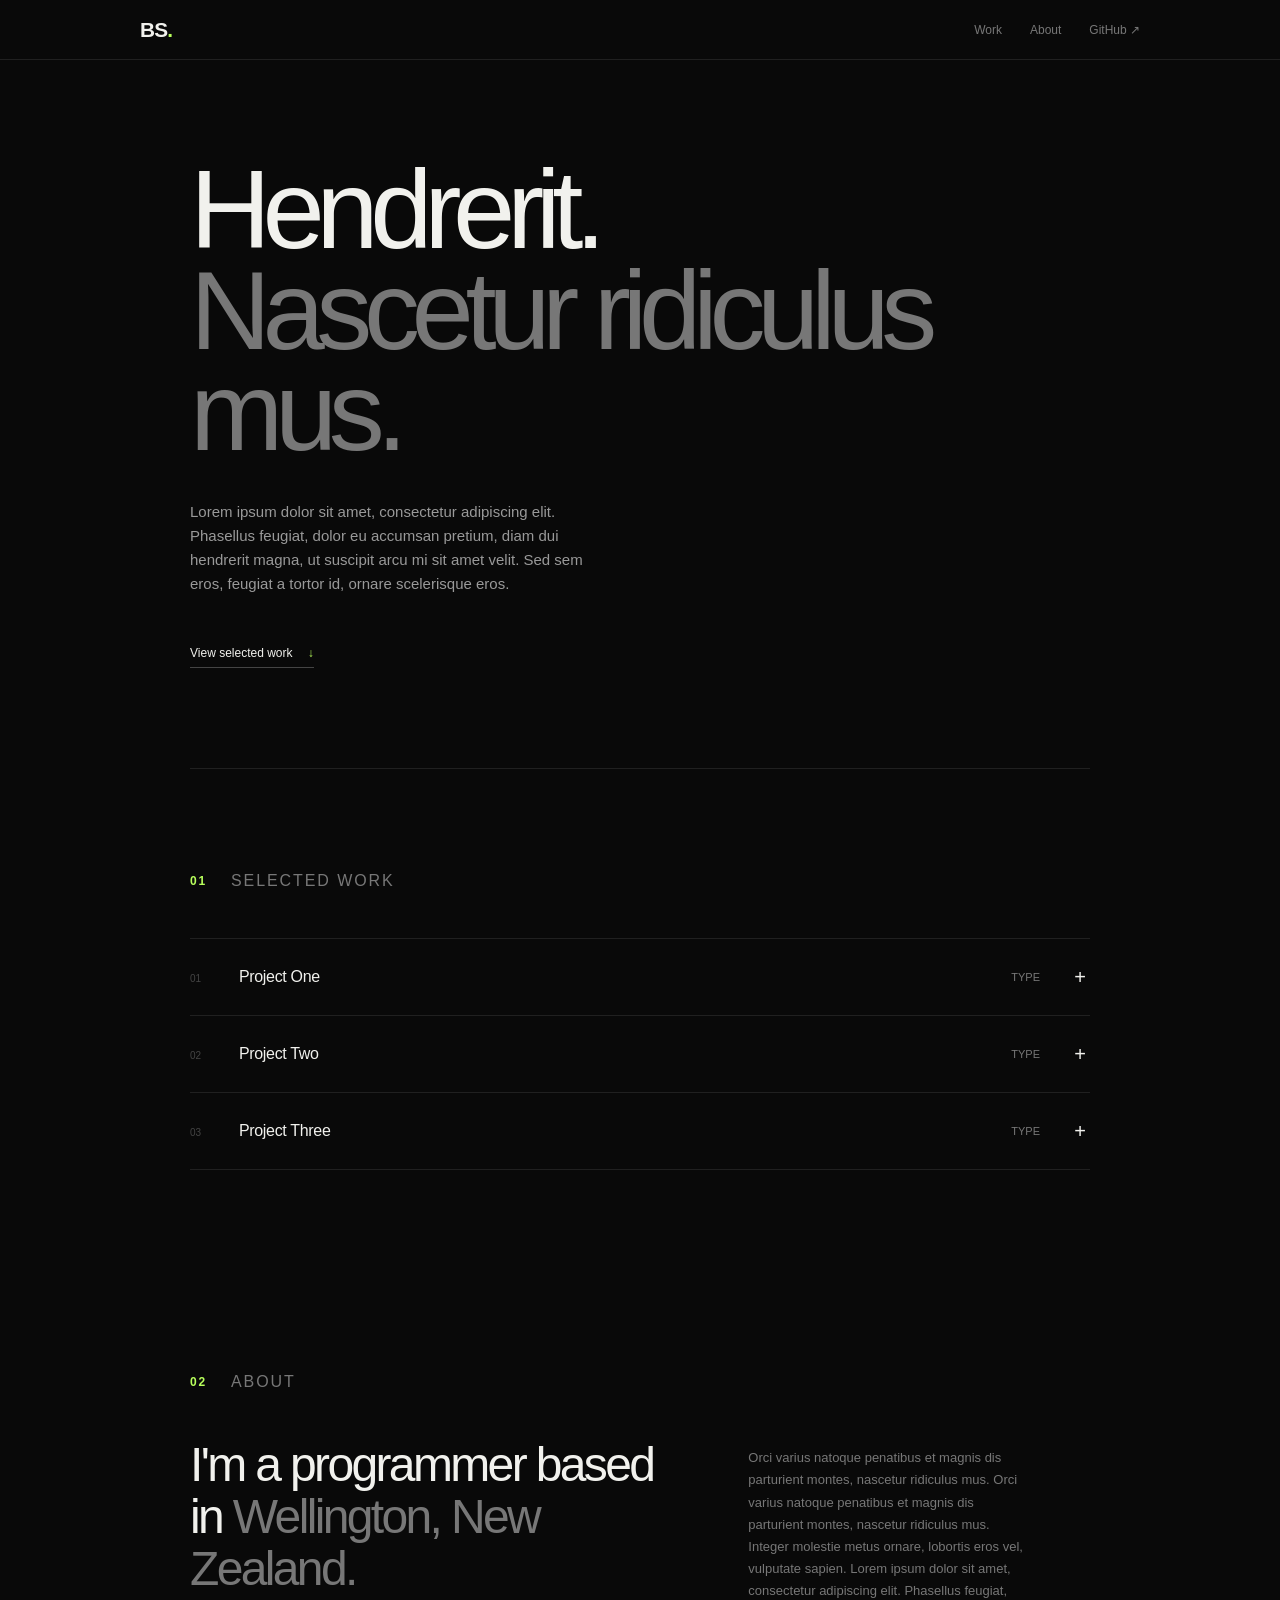
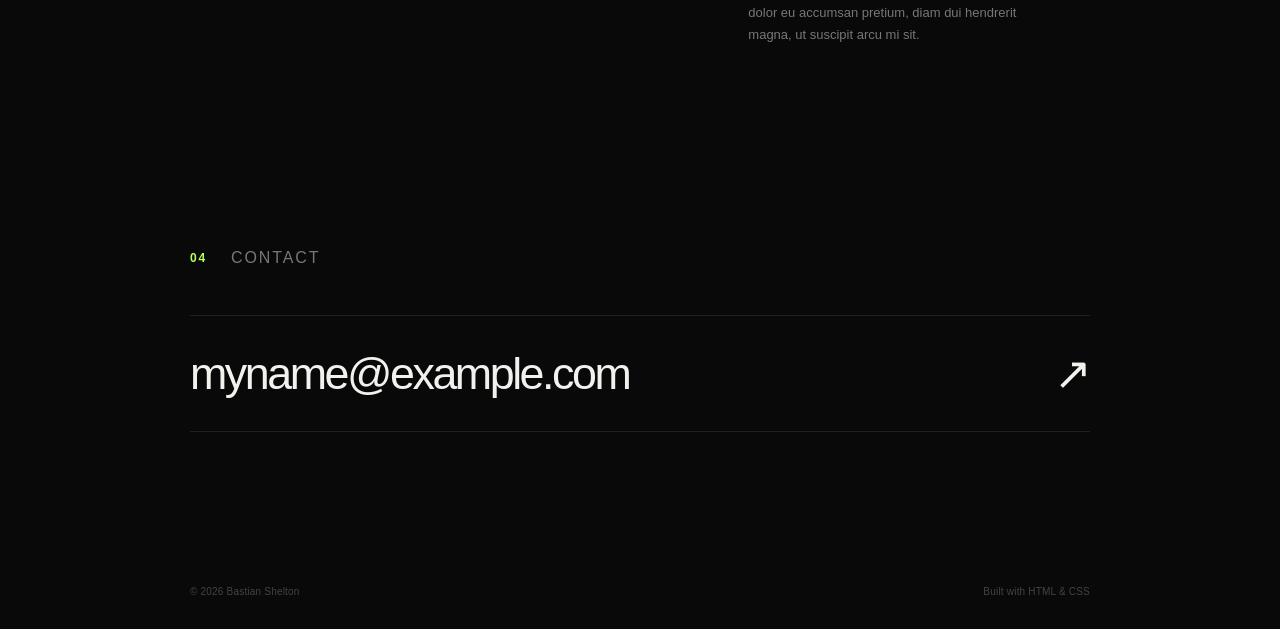
==== index.html @ ae3f41a1 "Moved from old repo" ====
<!DOCTYPE html>
<html lang="en">
  <head>
    <meta charset="UTF-8" />
    <meta name="viewport" content="width=device-width, initial-scale=1.0"/>
    <title>Home — Website</title>
    <link rel="stylesheet" href="./style.css" />
  </head>

  <body>
    <nav>
      <div class="nav-inner">
        <a href="#" class="logo">BS<span>.</span></a>

        <div class="nav-links">
          <a href="#work">Work</a>
          <a href="#about">About</a>
          <a
            href="https://github.com/v2fingers"
            target="_blank"
            rel="noopener noreferrer"
          >
            GitHub ↗
          </a>
        </div>
      </div>
    </nav>

    <div class="container">
      <!-- HERO -->
      <main class="hero">
        <h1>
          Hendrerit.
          <span>Nascetur ridiculus mus.</span>
        </h1>

        <p class="hero-text">
          Lorem ipsum dolor sit amet, consectetur adipiscing elit. Phasellus feugiat,
          dolor eu accumsan pretium, diam dui hendrerit magna, ut suscipit arcu mi sit
          amet velit. Sed sem eros, feugiat a tortor id, ornare scelerisque eros.
        </p>

        <a href="#work" class="hero-link">
          View selected work <span>↓</span>
        </a>
      </main>

      <!-- WORK -->
      <section id="work">
        <div class="section-heading">
          <span class="label">01</span>
          <span class="section-title">Selected work</span>
        </div>

        <div class="work">
          <details class="project">
            <summary>
              <div>
                <span class="project-number">01</span>
                <span class="project-name">Project One</span>
              </div>

              <div class="project-meta">
                <span>TYPE</span>
                <span class="plus">+</span>
              </div>
            </summary>

            <div class="project-content">
              <div class="project-description">
                <p>
                  Orci varius natoque penatibus et magnis dis parturient montes,
                  nascetur ridiculus mus. Orci varius natoque penatibus et magnis dis parturient montes,
                  nascetur ridiculus mus. Integer molestie metus ornare, lobortis eros vel, vulputate sapien.
                </p>

                <div class="project-tags">
                  <span>LANG</span>
                  <span>LANG</span>
                  <span>LANG</span>
                </div>
              </div>

              <div class="project-year">2026</div>
            </div>
          </details>

          <details class="project">
            <summary>
              <div>
                <span class="project-number">02</span>
                <span class="project-name">Project Two</span>
              </div>

              <div class="project-meta">
                <span>TYPE</span>
                <span class="plus">+</span>
              </div>
            </summary>

            <div class="project-content">
              <div class="project-description">
                <p>
                  Quisque ut euismod nulla. Maecenas imperdiet, justo commodo
                  bibendum pellentesque. Quisque congue sit amet urna sit amet interdum.
                  Morbi nisl elit, bibendum sit amet malesuada sit amet, finibus in tellus.
                </p>

                <div class="project-tags">
                  <span>LANG</span>
                  <span>LANG</span>
                  <span>LANG</span>
                </div>
              </div>

              <div class="project-year">2026</div>
            </div>
          </details>

          <details class="project">
            <summary>
              <div>
                <span class="project-number">03</span>
                <span class="project-name">Project Three</span>
              </div>

              <div class="project-meta">
                <span>TYPE</span>
                <span class="plus">+</span>
              </div>
            </summary>

            <div class="project-content">
              <div class="project-description">
                <p>
                  Morbi nisl elit, bibendum sit amet malesuada sit amet, finibus in tellus.
                  Vestibulum ante ipsum primis in faucibus orci luctus et ultrices posuere cubilia curae;
                  Nunc mollis sit amet lorem quis ornare.
                </p>

                <div class="project-tags">
                  <span>LANG</span>
                  <span>LANG</span>
                  <span>LANG</span>
                </div>
              </div>

              <div class="project-year">2025</div>
            </div>
          </details>
        </div>
      </section>

      <!-- ABOUT -->
      <section id="about">
        <div class="section-heading">
          <span class="label">02</span>
          <span class="section-title">About</span>
        </div>

        <div class="about-grid">
          <p class="about">
            I'm a programmer based in
            <span>Wellington, New Zealand.</span>
          </p>

          <p class="about-secondary">
            Orci varius natoque penatibus et magnis dis parturient montes, nascetur ridiculus mus. Orci
            varius natoque penatibus et magnis dis parturient montes, nascetur ridiculus mus.
            Integer molestie metus ornare, lobortis eros vel, vulputate sapien. Lorem ipsum dolor sit amet,
						consectetur adipiscing elit. Phasellus feugiat, dolor eu accumsan pretium, diam
						dui hendrerit magna, ut suscipit arcu mi sit.
          </p>
        </div>
      </section>

      <!-- GITHUB -->
      <section class="contact-section">
        <div class="section-heading">
          <span class="label">04</span>
          <span class="section-title">Contact</span>
        </div>

        <a href="myname@example.com" target="_blank" rel="noopener noreferrer" class="email-link">
          <span>myname@example.com</span>
          <span>↗</span>
        </a>
      </section>

      <!-- FOOTER -->
      <footer>
        <span>© 2026 Bastian Shelton</span>
        <span>Built with HTML &amp; CSS</span>
      </footer>
    </div>
  </body>
</html>
---- style.css ----
*{
  box-sizing: border-box;
  margin: 0;
  padding: 0;
}

:root {
  --bg: #090909;
  --surface: #101010;
  --surface-hover: #141414;
  --text: #f1f1ed;
  --muted: #777;
  --subtle: #444;
  --line: #202020;
  --accent: #b8ff5c;
}

html {
  scroll-behavior: smooth;
  font-size: clamp(1rem, 0.833vw, 2rem);
}

body {
  min-height: 100vh;
  overflow-x: hidden;
  background: var(--bg);
  color: var(--text);
  font: 0.875rem/1.5 Arial, Helvetica, sans-serif;
  -webkit-font-smoothing: antialiased;
}

a {
  color: inherit;
  text-decoration: none;
}

::selection {
  background: var(--accent);
  color: #090909;
}

/* Navigation */

nav {
  height: 3.75rem;
  border-bottom: 0.0625rem solid var(--line);
  position: relative;
  z-index: 2;
}

.nav-inner {
  width: 100%;
  max-width: 67.5rem;
  height: 100%;
  margin: auto;
  padding: 0 2.5rem;

  display: flex;
  align-items: center;
  justify-content: space-between;
}

.logo {
  font-size: 1.3rem;
  font-weight: 700;
  letter-spacing: -0.04em;
}

.logo span {
  color: var(--accent);
}

.nav-links {
  display: flex;
  align-items: center;
  gap: 1.75rem;
  color: var(--muted);
  font-size: 0.75rem;
}

.nav-links a {
  transition: color 0.2s ease;
}

.nav-links a:hover {
  color: var(--accent);
}

/* Layout */

.container {
  width: 56.25rem;
  max-width: calc(100% - 2.5rem);
  margin: auto;
}

/* Hero */

.hero {
  min-height: 78vh;
  padding: 6.25rem 0;

  display: flex;
  flex-direction: column;
  justify-content: center;
  border-bottom: 0.0625rem solid var(--line);
}

h1 {
  max-width: 53.125rem;

  font-size: clamp(3.5rem, 9vw, 7rem);
  font-weight: 400;
  line-height: 0.9;
  letter-spacing: -0.075em;
}

h1 span {
  display: block;
  color: var(--muted);
}

.hero-text {
  max-width: 25.625rem;
  margin-top: 2.375rem;

  color: #999;
  font-size: 0.9375rem;
  line-height: 1.6;
}

.hero-link {
  width: fit-content;
  margin-top: 3rem;
  padding-bottom: 0.3125rem;

  border-bottom: 0.0625rem solid var(--subtle);
  color: var(--text);
  font-size: 0.75rem;

  transition:
    color 0.2s ease,
    border-color 0.2s ease;
}

.hero-link span {
  margin-left: 0.75rem;
  color: var(--accent);
}

.hero-link:hover {
  color: var(--accent);
  border-color: var(--accent);
}

/* Sections */

section {
  padding: 6.25rem 0;
  /* border-top: 0.0625rem solid var(--line); */
}

.section-heading {
  display: flex;
  align-items: center;
  gap: 1.5rem;
  margin-bottom: 2.8125rem;
}

.label {
  color: var(--accent);
  font-size: 0.75rem;
  font-weight: 600;
  letter-spacing: 0.15em;
}

.section-title {
  color: var(--muted);
  font-size: 1rem;
  text-transform: uppercase;
  letter-spacing: 0.12em;
}

/* Projects */

.work {
  border-top: 0.0625rem solid var(--line);
}

.project {
  border-bottom: 0.0625rem solid var(--line);
}

.project summary {
  min-height: 4.75rem;
  padding: 0;

  display: flex;
  align-items: center;
  justify-content: space-between;

  cursor: pointer;
  list-style: none;

  transition:
    background 0.25s ease,
    padding 0.25s ease;
}

.project summary::-webkit-details-marker {
  display: none;
}

.project summary:hover {
  color: var(--accent);
}

.project[open] summary {
  color: var(--accent);
}

.project-number {
  display: inline-block;
  width: 2.8125rem;

  color: var(--subtle);
  font-size: 0.625rem;
}

.project-name {
  font-size: 1rem;
  letter-spacing: -0.02em;
}

.project-meta {
  display: flex;
  align-items: center;
  gap: 1.875rem;

  color: var(--muted);
  font-size: 0.6875rem;
}

.plus {
  width: 1.25rem;

  color: var(--text);
  font-size: 1.25rem;
  font-weight: 200;
  line-height: 1;
  text-align: center;

  transition: transform 0.3s ease;
}

.project[open] .plus {
  transform: rotate(45deg);
  color: var(--accent);
}

.project-content {
  display: grid;
  grid-template-columns: 1fr auto;
  gap: 2.5rem;

  padding: 0.3125rem 0 2.1875rem 2.8125rem;
}

.project-description {
  max-width: 31.25rem;
}

.project-description p {
  color: #999;
  font-size: 0.875rem;
  line-height: 1.7;
}

.project-tags {
  display: flex;
  flex-wrap: wrap;
  gap: 0.4375rem;
  margin-top: 1.375rem;
}

.project-tags span {
  padding: 0.3125rem 0.5625rem;

  border: 0.0625rem solid var(--line);
  border-radius: 6.25rem;

  color: var(--muted);
  font-size: 0.5625rem;
  text-transform: uppercase;
  letter-spacing: 0.08em;
}

.project-year {
  color: var(--subtle);
  font-size: 0.6875rem;
}

/* About */

.about-grid {
  display: grid;
  grid-template-columns: 1.4fr 1fr;
  gap: 5rem;
}

.about {
  max-width: 37.5rem;

  font-size: clamp(1.7rem, 4vw, 3rem);
  line-height: 1.08;
  letter-spacing: -0.055em;
}

.about span {
  color: var(--muted);
}

.about-secondary {
  max-width: 17.5rem;
  padding-top: 0.5rem;

  color: var(--muted);
  font-size: 0.8125rem;
  line-height: 1.7;
}

/* GitHub */

.contact-section {
  padding-bottom: 8.125rem;
}

.email-link {
  display: flex;
  align-items: center;
  justify-content: space-between;

  padding: 1.5rem 0;

  border-top: 0.0625rem solid var(--line);
  border-bottom: 0.0625rem solid var(--line);

  font-size: clamp(1.5rem, 4vw, 2.8rem);
  letter-spacing: -0.055em;

  transition:
    color 0.2s ease,
    padding 0.25s ease;
}

.email-link:hover {
  padding-left: 0.625rem;
  padding-right: 0.625rem;
  color: var(--accent);
}

/* Footer */

footer {
  padding: 1.375rem 0 1.875rem;

  display: flex;
  justify-content: space-between;

  color: var(--subtle);
  font-size: 0.625rem;
  letter-spacing: 0.02em;
}
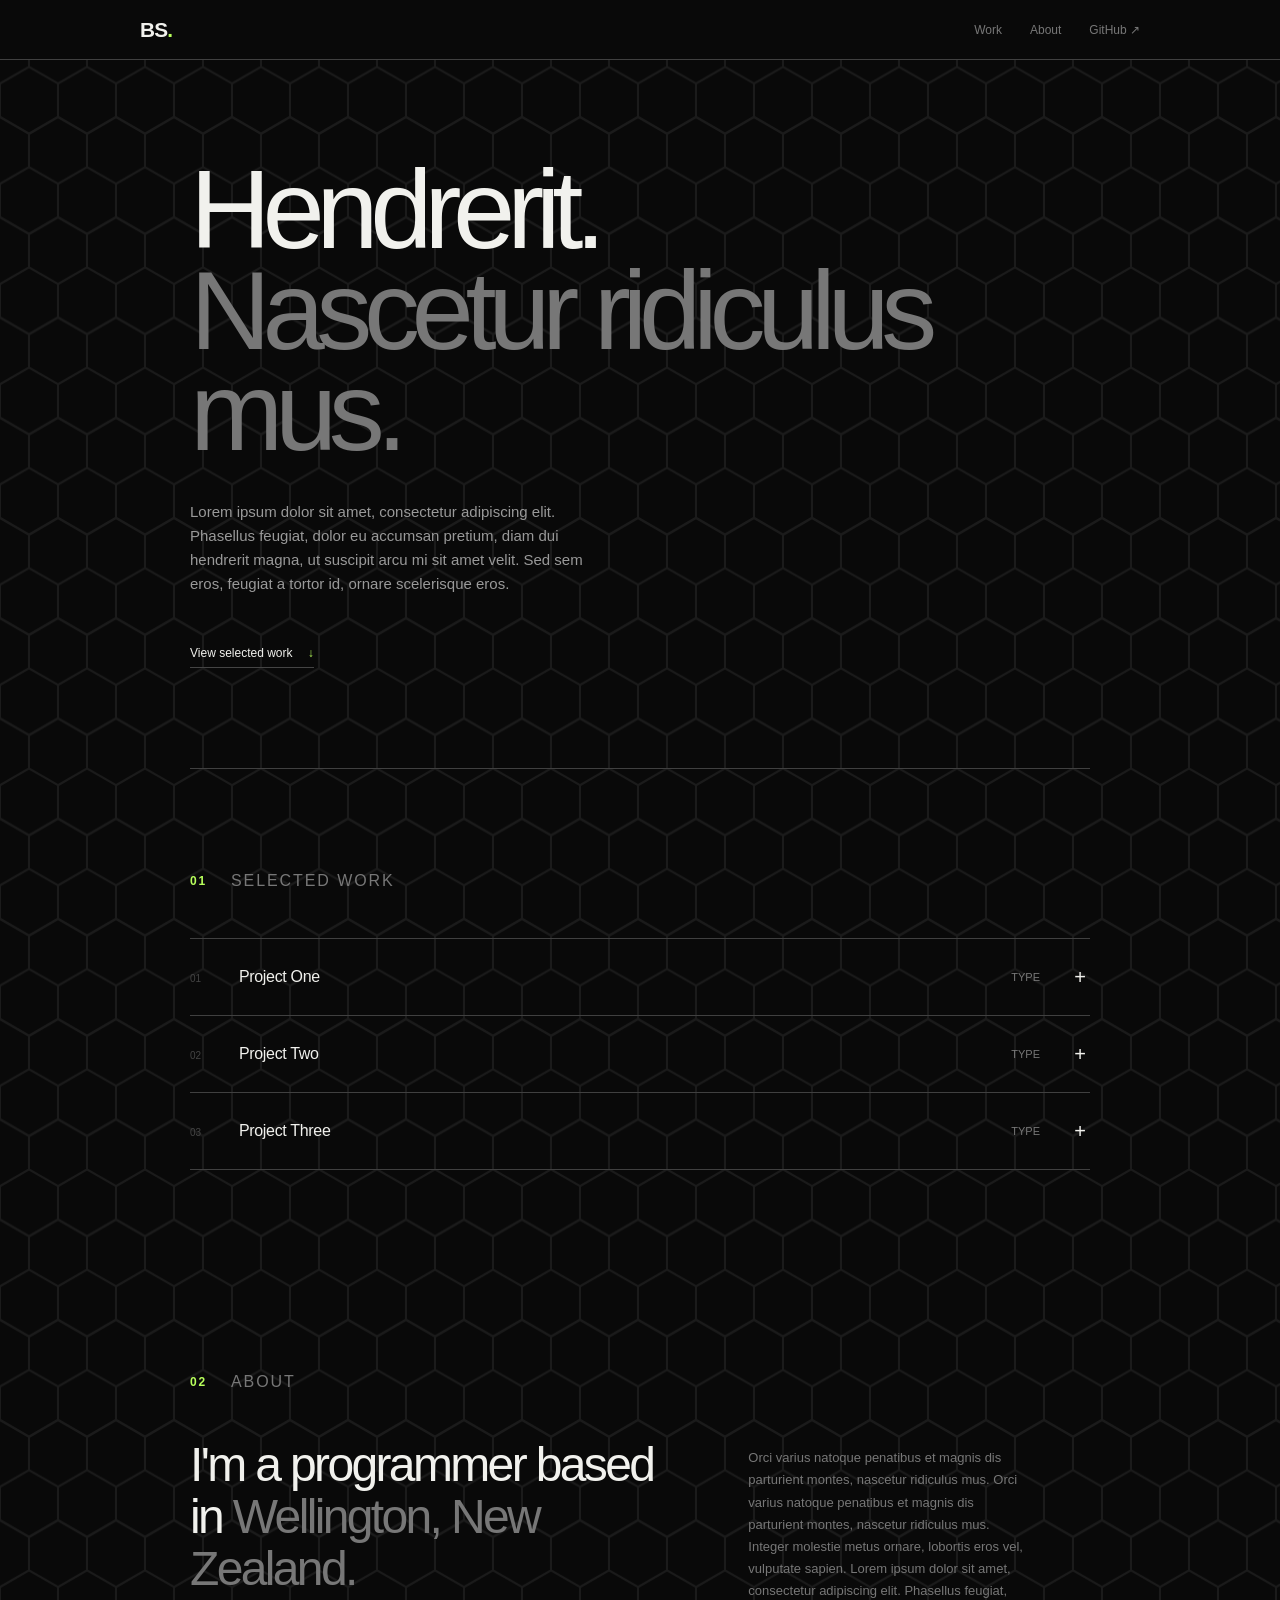
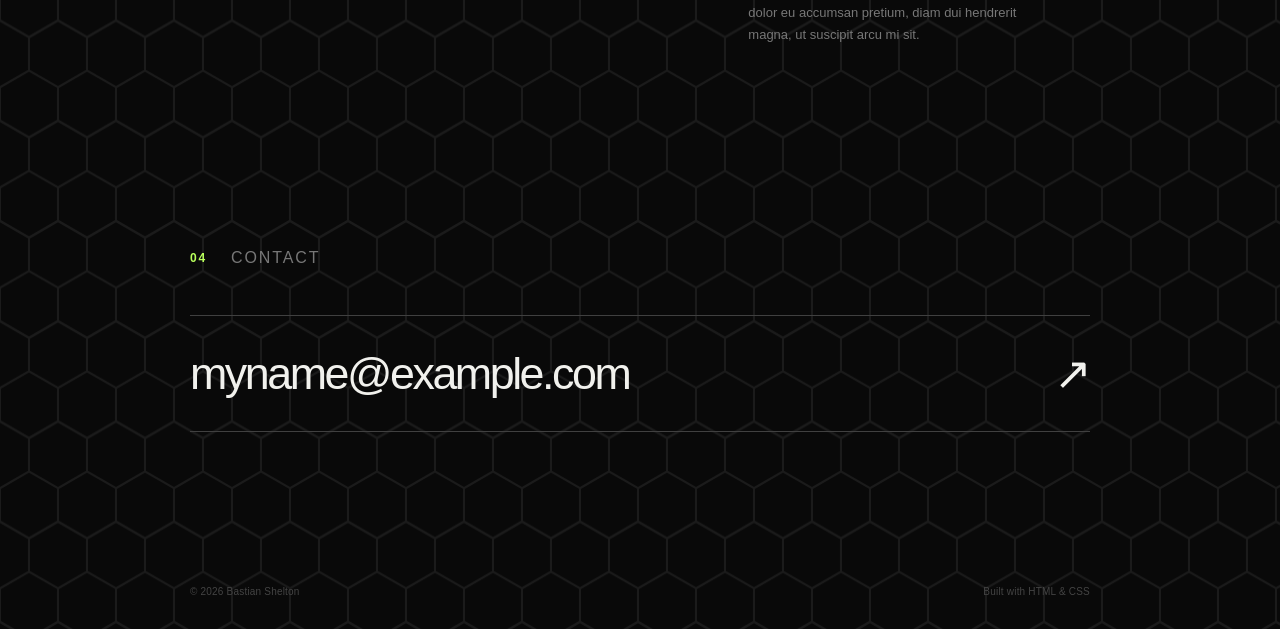
==== commit f6d3fa55: "Added jetbrians mono" ====
--- a/index.html
+++ b/index.html
@@ -5,6 +5,7 @@
     <meta name="viewport" content="width=device-width, initial-scale=1.0"/>
     <title>Home — Website</title>
     <link rel="stylesheet" href="./style.css" />
+	<link href="https://fonts.googleapis.com/css2?family=JetBrains+Mono:wght@400;500;700&display=swap" rel="stylesheet">
   </head>
 
   <body>
--- a/style.css
+++ b/style.css
@@ -11,7 +11,7 @@
   --text: #f1f1ed;
   --muted: #777;
   --subtle: #444;
-  --line: #202020;
+  --line: #404040;
   --accent: #b8ff5c;
 }
 
@@ -24,6 +24,7 @@
   min-height: 100vh;
   overflow-x: hidden;
   background: var(--bg);
+  background-image: url("data:image/svg+xml,<svg id='patternId' width='100%' height='100%' xmlns='http://www.w3.org/2000/svg'><defs><pattern id='a' patternUnits='userSpaceOnUse' width='29' height='50.115' patternTransform='scale(2) rotate(0)'><rect x='0' y='0' width='100%' height='100%' fill='%23090909ff'/><path d='M14.498 16.858L0 8.488.002-8.257l14.5-8.374L29-8.26l-.002 16.745zm0 50.06L0 58.548l.002-16.745 14.5-8.373L29 41.8l-.002 16.744zM28.996 41.8l-14.498-8.37.002-16.744L29 8.312l14.498 8.37-.002 16.745zm-29 0l-14.498-8.37.002-16.744L0 8.312l14.498 8.37-.002 16.745z'  stroke-width='1' stroke='%23f2f2ee14' fill='none'/></pattern></defs><rect width='800%' height='800%' transform='translate(0,0)' fill='url(%23a)'/></svg>");
   color: var(--text);
   font: 0.875rem/1.5 Arial, Helvetica, sans-serif;
   -webkit-font-smoothing: antialiased;
@@ -46,6 +47,7 @@
   border-bottom: 0.0625rem solid var(--line);
   position: relative;
   z-index: 2;
+  background: var(--bg);
 }
 
 .nav-inner {
@@ -297,7 +299,7 @@
 
 .project-year {
   color: var(--subtle);
-  font-size: 0.6875rem;
+  font-size: 0.85rem;
 }
 
 /* About */
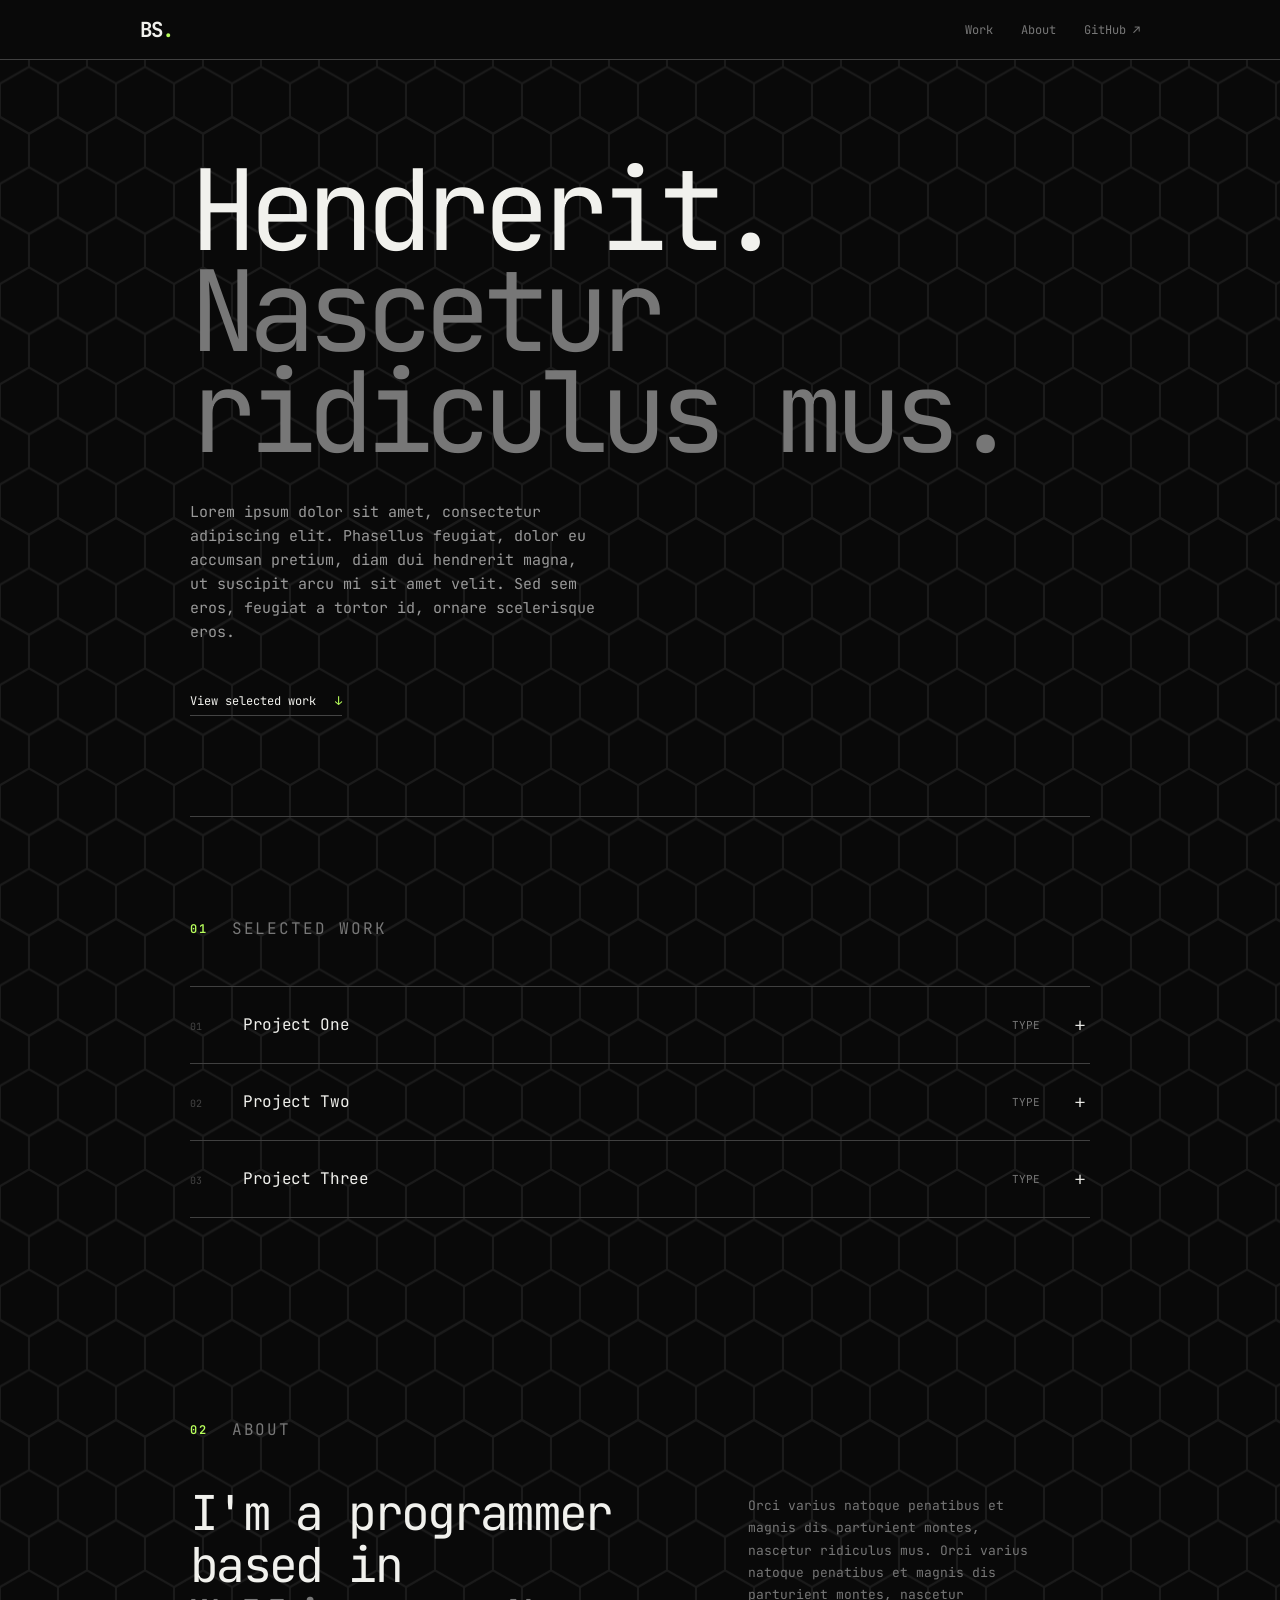
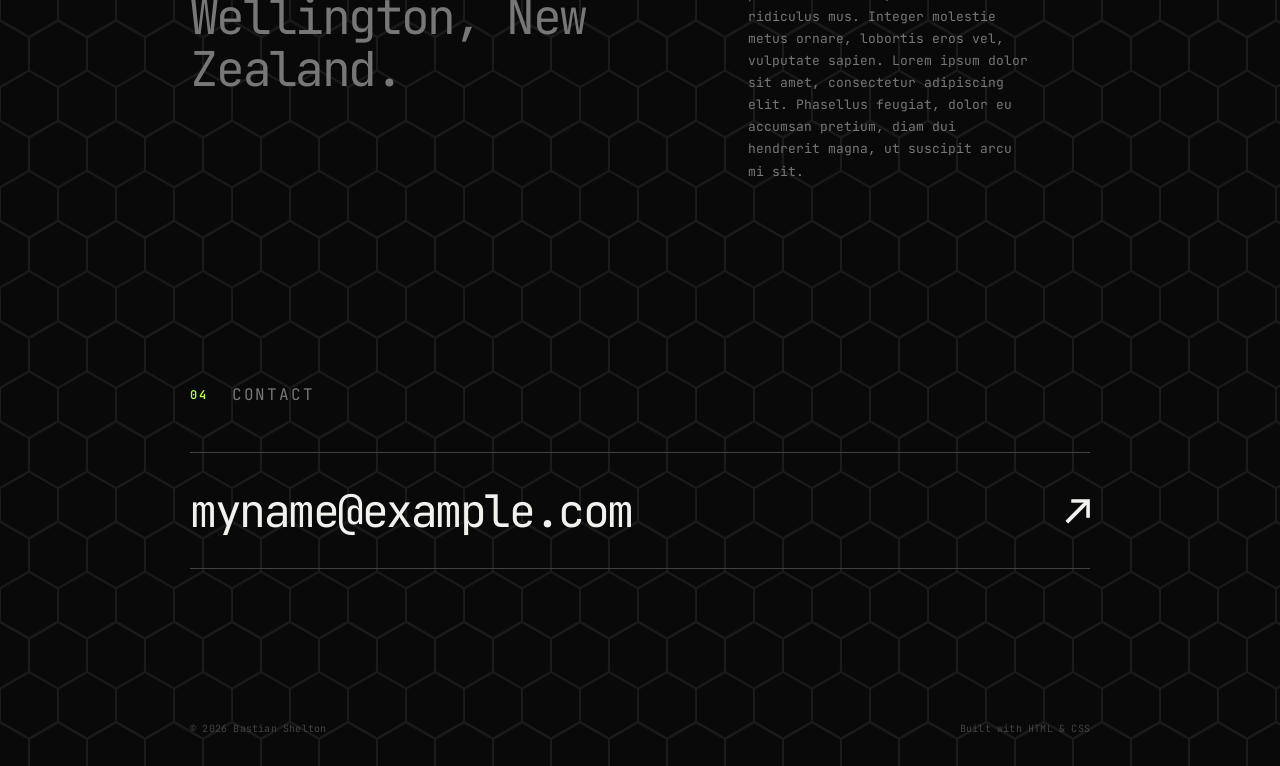
==== commit 8f49f6ba: "added project images" ====
--- a/index.html
+++ b/index.html
@@ -4,7 +4,7 @@
     <meta charset="UTF-8" />
     <meta name="viewport" content="width=device-width, initial-scale=1.0"/>
     <title>Home — Website</title>
-    <link rel="stylesheet" href="./style.css" />
+    <link rel="stylesheet" href="./style/style.css" />
 	<link href="https://fonts.googleapis.com/css2?family=JetBrains+Mono:wght@400;500;700&display=swap" rel="stylesheet">
   </head>
 
@@ -74,6 +74,12 @@
                   nascetur ridiculus mus. Orci varius natoque penatibus et magnis dis parturient montes,
                   nascetur ridiculus mus. Integer molestie metus ornare, lobortis eros vel, vulputate sapien.
                 </p>
+                
+<img
+  class="project-image"
+  src="https://images.unsplash.com/photo-1460925895917-afdab827c52f?auto=format&fit=crop&w=1200&q=80"
+  alt="Dashboard and data analytics interface"
+/>
 
                 <div class="project-tags">
                   <span>LANG</span>
@@ -106,6 +112,12 @@
                   bibendum pellentesque. Quisque congue sit amet urna sit amet interdum.
                   Morbi nisl elit, bibendum sit amet malesuada sit amet, finibus in tellus.
                 </p>
+                
+<img
+  class="project-image"
+  src="https://images.unsplash.com/photo-1498050108023-c5249f4df085?auto=format&fit=crop&w=1200&q=80"
+  alt="Developer workspace with a laptop"
+/>
 
                 <div class="project-tags">
                   <span>LANG</span>
--- a/style/style.css
+++ b/style/style.css
@@ -0,0 +1,396 @@
+*{
+  box-sizing: border-box;
+  margin: 0;
+  padding: 0;
+}
+
+:root {
+  --bg: #090909;
+  --surface: #101010;
+  --surface-hover: #141414;
+  --text: #f1f1ed;
+  --muted: #777;
+  --subtle: #444;
+  --line: #404040;
+  --accent: #b8ff5c;
+}
+
+html {
+  scroll-behavior: smooth;
+  font-size: clamp(1rem, 0.833vw, 2rem);
+}
+
+body {
+  min-height: 100vh;
+  overflow-x: hidden;
+  background: var(--bg);
+  background-image: url("data:image/svg+xml,<svg id='patternId' width='100%' height='100%' xmlns='http://www.w3.org/2000/svg'><defs><pattern id='a' patternUnits='userSpaceOnUse' width='29' height='50.115' patternTransform='scale(2) rotate(0)'><rect x='0' y='0' width='100%' height='100%' fill='%23090909ff'/><path d='M14.498 16.858L0 8.488.002-8.257l14.5-8.374L29-8.26l-.002 16.745zm0 50.06L0 58.548l.002-16.745 14.5-8.373L29 41.8l-.002 16.744zM28.996 41.8l-14.498-8.37.002-16.744L29 8.312l14.498 8.37-.002 16.745zm-29 0l-14.498-8.37.002-16.744L0 8.312l14.498 8.37-.002 16.745z'  stroke-width='1' stroke='%23f2f2ee14' fill='none'/></pattern></defs><rect width='800%' height='800%' transform='translate(0,0)' fill='url(%23a)'/></svg>");
+  color: var(--text);
+  font: 0.875rem/1.5 'JetBrains Mono', monospace;
+  -webkit-font-smoothing: antialiased;
+}
+
+a {
+  color: inherit;
+  text-decoration: none;
+}
+
+::selection {
+  background: var(--accent);
+  color: #090909;
+}
+
+/* Navigation */
+
+nav {
+  height: 3.75rem;
+  border-bottom: 0.0625rem solid var(--line);
+  position: relative;
+  z-index: 2;
+  background: var(--bg);
+}
+
+.nav-inner {
+  width: 100%;
+  max-width: 67.5rem;
+  height: 100%;
+  margin: auto;
+  padding: 0 2.5rem;
+
+  display: flex;
+  align-items: center;
+  justify-content: space-between;
+}
+
+.logo {
+  font-size: 1.3rem;
+  font-weight: 700;
+  letter-spacing: -0.04em;
+}
+
+.logo span {
+  color: var(--accent);
+}
+
+.nav-links {
+  display: flex;
+  align-items: center;
+  gap: 1.75rem;
+  color: var(--muted);
+  font-size: 0.75rem;
+}
+
+.nav-links a {
+  transition: color 0.2s ease;
+}
+
+.nav-links a:hover {
+  color: var(--accent);
+}
+
+/* Layout */
+
+.container {
+  width: 56.25rem;
+  max-width: calc(100% - 2.5rem);
+  margin: auto;
+}
+
+/* Hero */
+
+.hero {
+  min-height: 78vh;
+  padding: 6.25rem 0;
+
+  display: flex;
+  flex-direction: column;
+  justify-content: center;
+  border-bottom: 0.0625rem solid var(--line);
+}
+
+h1 {
+  max-width: 53.125rem;
+
+  font-size: clamp(3.5rem, 9vw, 7rem);
+  font-weight: 400;
+  line-height: 0.9;
+  letter-spacing: -0.075em;
+}
+
+h1 span {
+  display: block;
+  color: var(--muted);
+}
+
+.hero-text {
+  max-width: 25.625rem;
+  margin-top: 2.375rem;
+
+  color: #999;
+  font-size: 0.9375rem;
+  line-height: 1.6;
+}
+
+.hero-link {
+  width: fit-content;
+  margin-top: 3rem;
+  padding-bottom: 0.3125rem;
+
+  border-bottom: 0.0625rem solid var(--subtle);
+  color: var(--text);
+  font-size: 0.75rem;
+
+  transition:
+    color 0.2s ease,
+    border-color 0.2s ease;
+}
+
+.hero-link span {
+  margin-left: 0.75rem;
+  color: var(--accent);
+}
+
+.hero-link:hover {
+  color: var(--accent);
+  border-color: var(--accent);
+}
+
+/* Sections */
+
+section {
+  padding: 6.25rem 0;
+  /* border-top: 0.0625rem solid var(--line); */
+}
+
+.section-heading {
+  display: flex;
+  align-items: center;
+  gap: 1.5rem;
+  margin-bottom: 2.8125rem;
+}
+
+.label {
+  color: var(--accent);
+  font-size: 0.75rem;
+  font-weight: 600;
+  letter-spacing: 0.15em;
+}
+
+.section-title {
+  color: var(--muted);
+  font-size: 1rem;
+  text-transform: uppercase;
+  letter-spacing: 0.12em;
+}
+
+/* Projects */
+
+.project-image {
+  display: block;
+  width: 100%;
+  aspect-ratio: 16 / 9;
+  object-fit: cover;
+  margin-top: 1.5rem;
+
+  border: 1px solid var(--line);
+  border-radius: 3px;
+
+  filter: brightness(0.85);
+  transition:
+    filter 0.3s ease,
+    transform 0.3s ease;
+}
+
+.project-image:hover {
+  filter: brightness(1);
+  transform: translateY(-2px);
+}
+
+.work {
+  border-top: 0.0625rem solid var(--line);
+}
+
+.project {
+  border-bottom: 0.0625rem solid var(--line);
+}
+
+.project summary {
+  min-height: 4.75rem;
+  padding: 0;
+
+  display: flex;
+  align-items: center;
+  justify-content: space-between;
+
+  cursor: pointer;
+  list-style: none;
+
+  transition:
+    background 0.25s ease,
+    padding 0.25s ease;
+}
+
+.project summary::-webkit-details-marker {
+  display: none;
+}
+
+.project summary:hover {
+  color: var(--accent);
+}
+
+.project[open] summary {
+  color: var(--accent);
+}
+
+.project-number {
+  display: inline-block;
+  width: 2.8125rem;
+
+  color: var(--subtle);
+  font-size: 0.625rem;
+}
+
+.project-name {
+  font-size: 1rem;
+  letter-spacing: -0.02em;
+}
+
+.project-meta {
+  display: flex;
+  align-items: center;
+  gap: 1.875rem;
+
+  color: var(--muted);
+  font-size: 0.6875rem;
+}
+
+.plus {
+  width: 1.25rem;
+
+  color: var(--text);
+  font-size: 1.25rem;
+  font-weight: 200;
+  line-height: 1;
+  text-align: center;
+
+  transition: transform 0.3s ease;
+}
+
+.project[open] .plus {
+  transform: rotate(45deg);
+  color: var(--accent);
+}
+
+.project-content {
+  display: grid;
+  grid-template-columns: 1fr auto;
+  gap: 2.5rem;
+
+  padding: 0.3125rem 0 2.1875rem 2.8125rem;
+}
+
+.project-description {
+  max-width: 31.25rem;
+}
+
+.project-description p {
+  color: #999;
+  font-size: 0.875rem;
+  line-height: 1.7;
+}
+
+.project-tags {
+  display: flex;
+  flex-wrap: wrap;
+  gap: 0.4375rem;
+  margin-top: 1.375rem;
+}
+
+.project-tags span {
+  padding: 0.3125rem 0.5625rem;
+
+  border: 0.0625rem solid var(--line);
+  border-radius: 6.25rem;
+
+  color: var(--muted);
+  font-size: 0.5625rem;
+  text-transform: uppercase;
+  letter-spacing: 0.08em;
+}
+
+.project-year {
+  color: var(--subtle);
+  font-size: 0.85rem;
+}
+
+/* About */
+
+.about-grid {
+  display: grid;
+  grid-template-columns: 1.4fr 1fr;
+  gap: 5rem;
+}
+
+.about {
+  max-width: 37.5rem;
+
+  font-size: clamp(1.7rem, 4vw, 3rem);
+  line-height: 1.08;
+  letter-spacing: -0.055em;
+}
+
+.about span {
+  color: var(--muted);
+}
+
+.about-secondary {
+  max-width: 17.5rem;
+  padding-top: 0.5rem;
+
+  color: var(--muted);
+  font-size: 0.8125rem;
+  line-height: 1.7;
+}
+
+/* GitHub */
+
+.contact-section {
+  padding-bottom: 8.125rem;
+}
+
+.email-link {
+  display: flex;
+  align-items: center;
+  justify-content: space-between;
+
+  padding: 1.5rem 0;
+
+  border-top: 0.0625rem solid var(--line);
+  border-bottom: 0.0625rem solid var(--line);
+
+  font-size: clamp(1.5rem, 4vw, 2.8rem);
+  letter-spacing: -0.055em;
+
+  transition:
+    color 0.2s ease,
+    padding 0.25s ease;
+}
+
+.email-link:hover {
+  padding-left: 0.625rem;
+  padding-right: 0.625rem;
+  color: var(--accent);
+}
+
+/* Footer */
+
+footer {
+  padding: 1.375rem 0 1.875rem;
+
+  display: flex;
+  justify-content: space-between;
+
+  color: var(--subtle);
+  font-size: 0.625rem;
+  letter-spacing: 0.02em;
+}
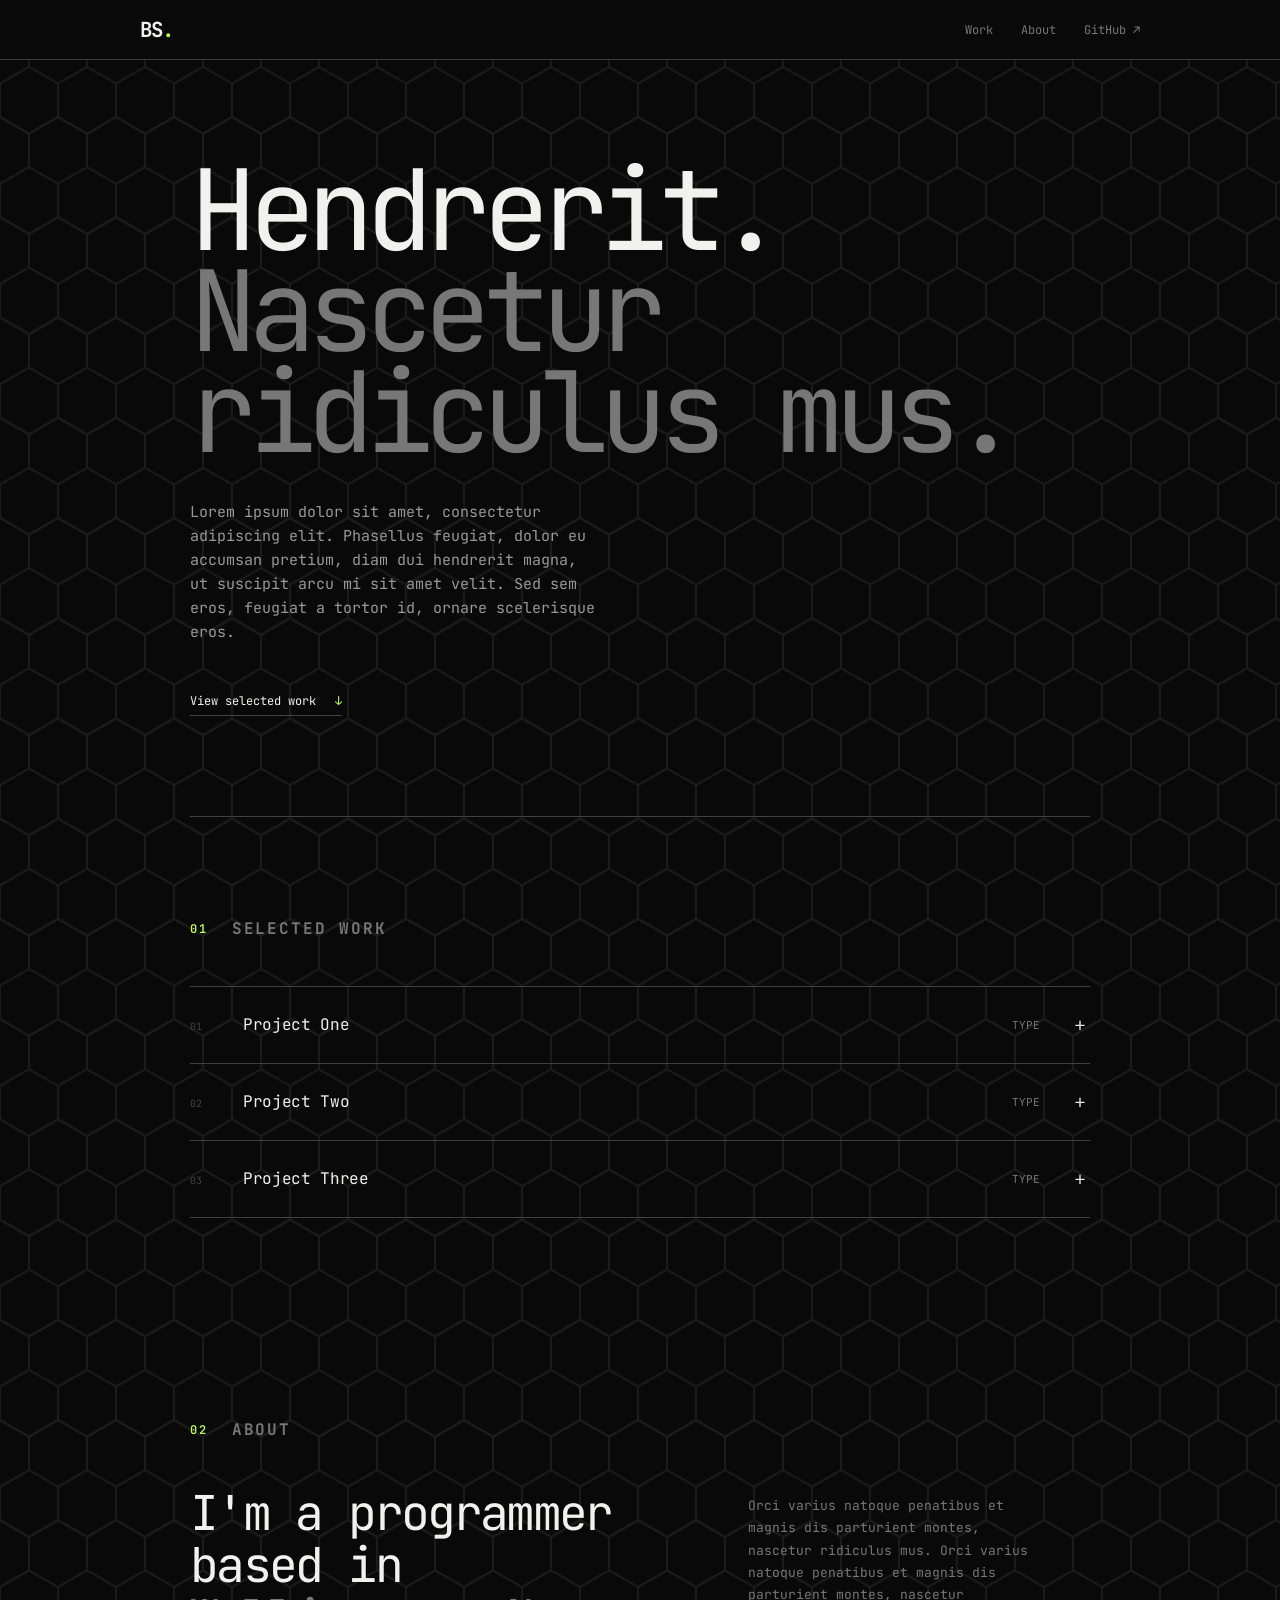
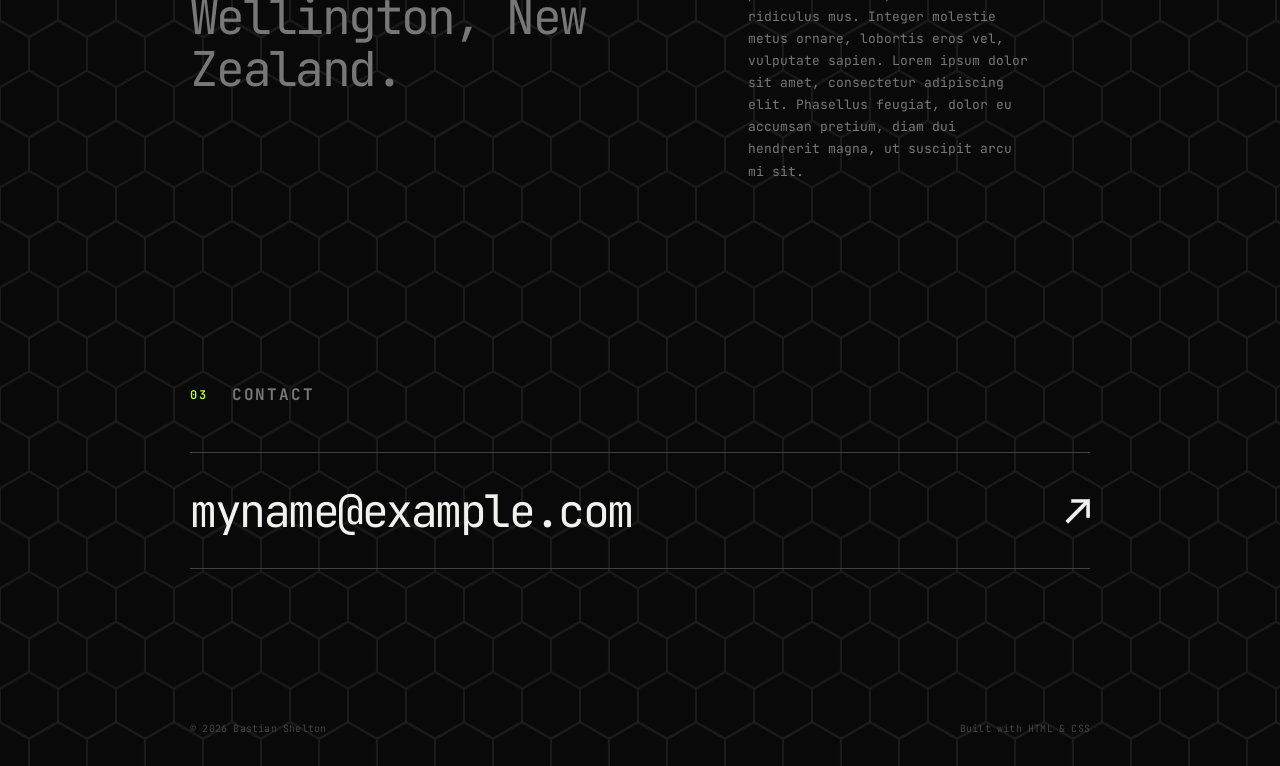
==== commit d2ad1f7c: "fixed for html validator" ====
--- a/index.html
+++ b/index.html
@@ -1,56 +1,57 @@
 <!DOCTYPE html>
 <html lang="en">
-  <head>
-    <meta charset="UTF-8" />
-    <meta name="viewport" content="width=device-width, initial-scale=1.0"/>
-    <title>Home — Website</title>
-    <link rel="stylesheet" href="./style/style.css" />
-	<link href="https://fonts.googleapis.com/css2?family=JetBrains+Mono:wght@400;500;700&display=swap" rel="stylesheet">
-  </head>
-
-  <body>
-    <nav>
-      <div class="nav-inner">
-        <a href="#" class="logo">BS<span>.</span></a>
-
-        <div class="nav-links">
-          <a href="#work">Work</a>
-          <a href="#about">About</a>
-          <a
-            href="https://github.com/v2fingers"
-            target="_blank"
-            rel="noopener noreferrer"
-          >
-            GitHub ↗
-          </a>
-        </div>
+<head>
+  <meta charset="UTF-8">
+  <meta name="viewport" content="width=device-width, initial-scale=1.0">
+  <title>Home — Website</title>
+  <link rel="stylesheet" href="./style/style.css">
+  <link
+    href="https://fonts.googleapis.com/css2?family=JetBrains+Mono:wght@400;500;700&display=swap"
+    rel="stylesheet"
+  >
+</head>
+
+<body>
+  <nav aria-label="Main navigation">
+    <div class="nav-inner">
+      <a href="#" class="logo">BS<span>.</span></a>
+
+      <div class="nav-links">
+        <a href="#work">Work</a>
+        <a href="#about">About</a>
+        <a
+          href="https://github.com/v2fingers"
+          target="_blank"
+          rel="noopener noreferrer"
+        >GitHub ↗</a>
       </div>
-    </nav>
-
-    <div class="container">
-      <!-- HERO -->
-      <main class="hero">
-        <h1>
+    </div>
+  </nav>
+
+  <div class="container">
+    <main>
+      <section class="hero" aria-labelledby="hero-title">
+        <h1 id="hero-title">
           Hendrerit.
           <span>Nascetur ridiculus mus.</span>
         </h1>
 
         <p class="hero-text">
-          Lorem ipsum dolor sit amet, consectetur adipiscing elit. Phasellus feugiat,
-          dolor eu accumsan pretium, diam dui hendrerit magna, ut suscipit arcu mi sit
-          amet velit. Sed sem eros, feugiat a tortor id, ornare scelerisque eros.
+          Lorem ipsum dolor sit amet, consectetur adipiscing elit.
+          Phasellus feugiat, dolor eu accumsan pretium, diam dui
+          hendrerit magna, ut suscipit arcu mi sit amet velit.
+          Sed sem eros, feugiat a tortor id, ornare scelerisque eros.
         </p>
 
         <a href="#work" class="hero-link">
-          View selected work <span>↓</span>
+          View selected work <span aria-hidden="true">↓</span>
         </a>
-      </main>
-
-      <!-- WORK -->
-      <section id="work">
+      </section>
+
+      <section id="work" aria-labelledby="work-title">
         <div class="section-heading">
           <span class="label">01</span>
-          <span class="section-title">Selected work</span>
+          <h2 class="section-title" id="work-title">Selected work</h2>
         </div>
 
         <div class="work">
@@ -63,23 +64,26 @@
 
               <div class="project-meta">
                 <span>TYPE</span>
-                <span class="plus">+</span>
+                <span class="plus" aria-hidden="true">+</span>
               </div>
             </summary>
 
             <div class="project-content">
               <div class="project-description">
                 <p>
-                  Orci varius natoque penatibus et magnis dis parturient montes,
-                  nascetur ridiculus mus. Orci varius natoque penatibus et magnis dis parturient montes,
-                  nascetur ridiculus mus. Integer molestie metus ornare, lobortis eros vel, vulputate sapien.
+                  Orci varius natoque penatibus et magnis dis
+                  parturient montes, nascetur ridiculus mus.
+                  Orci varius natoque penatibus et magnis dis
+                  parturient montes, nascetur ridiculus mus.
+                  Integer molestie metus ornare, lobortis eros vel,
+                  vulputate sapien.
                 </p>
-                
-<img
-  class="project-image"
-  src="https://images.unsplash.com/photo-1460925895917-afdab827c52f?auto=format&fit=crop&w=1200&q=80"
-  alt="Dashboard and data analytics interface"
-/>
+
+                <img
+                  class="project-image"
+                  src="https://images.unsplash.com/photo-1460925895917-afdab827c52f?auto=format&amp;fit=crop&amp;w=1200&amp;q=80"
+                  alt="Dashboard and data analytics interface"
+                >
 
                 <div class="project-tags">
                   <span>LANG</span>
@@ -101,23 +105,25 @@
 
               <div class="project-meta">
                 <span>TYPE</span>
-                <span class="plus">+</span>
+                <span class="plus" aria-hidden="true">+</span>
               </div>
             </summary>
 
             <div class="project-content">
               <div class="project-description">
                 <p>
-                  Quisque ut euismod nulla. Maecenas imperdiet, justo commodo
-                  bibendum pellentesque. Quisque congue sit amet urna sit amet interdum.
-                  Morbi nisl elit, bibendum sit amet malesuada sit amet, finibus in tellus.
+                  Quisque ut euismod nulla. Maecenas imperdiet,
+                  justo commodo bibendum pellentesque.
+                  Quisque congue sit amet urna sit amet interdum.
+                  Morbi nisl elit, bibendum sit amet malesuada
+                  sit amet, finibus in tellus.
                 </p>
-                
-<img
-  class="project-image"
-  src="https://images.unsplash.com/photo-1498050108023-c5249f4df085?auto=format&fit=crop&w=1200&q=80"
-  alt="Developer workspace with a laptop"
-/>
+
+                <img
+                  class="project-image"
+                  src="https://images.unsplash.com/photo-1498050108023-c5249f4df085?auto=format&amp;fit=crop&amp;w=1200&amp;q=80"
+                  alt="Developer workspace with a laptop"
+                >
 
                 <div class="project-tags">
                   <span>LANG</span>
@@ -139,16 +145,18 @@
 
               <div class="project-meta">
                 <span>TYPE</span>
-                <span class="plus">+</span>
+                <span class="plus" aria-hidden="true">+</span>
               </div>
             </summary>
 
             <div class="project-content">
               <div class="project-description">
                 <p>
-                  Morbi nisl elit, bibendum sit amet malesuada sit amet, finibus in tellus.
-                  Vestibulum ante ipsum primis in faucibus orci luctus et ultrices posuere cubilia curae;
-                  Nunc mollis sit amet lorem quis ornare.
+                  Morbi nisl elit, bibendum sit amet malesuada
+                  sit amet, finibus in tellus. Vestibulum ante
+                  ipsum primis in faucibus orci luctus et ultrices
+                  posuere cubilia curae. Nunc mollis sit amet
+                  lorem quis ornare.
                 </p>
 
                 <div class="project-tags">
@@ -164,11 +172,10 @@
         </div>
       </section>
 
-      <!-- ABOUT -->
-      <section id="about">
+      <section id="about" aria-labelledby="about-title">
         <div class="section-heading">
           <span class="label">02</span>
-          <span class="section-title">About</span>
+          <h2 class="section-title" id="about-title">About</h2>
         </div>
 
         <div class="about-grid">
@@ -178,33 +185,39 @@
           </p>
 
           <p class="about-secondary">
-            Orci varius natoque penatibus et magnis dis parturient montes, nascetur ridiculus mus. Orci
-            varius natoque penatibus et magnis dis parturient montes, nascetur ridiculus mus.
-            Integer molestie metus ornare, lobortis eros vel, vulputate sapien. Lorem ipsum dolor sit amet,
-						consectetur adipiscing elit. Phasellus feugiat, dolor eu accumsan pretium, diam
-						dui hendrerit magna, ut suscipit arcu mi sit.
+            Orci varius natoque penatibus et magnis dis
+            parturient montes, nascetur ridiculus mus.
+            Orci varius natoque penatibus et magnis dis
+            parturient montes, nascetur ridiculus mus.
+            Integer molestie metus ornare, lobortis eros vel,
+            vulputate sapien. Lorem ipsum dolor sit amet,
+            consectetur adipiscing elit. Phasellus feugiat,
+            dolor eu accumsan pretium, diam dui hendrerit magna,
+            ut suscipit arcu mi sit.
           </p>
         </div>
       </section>
 
-      <!-- GITHUB -->
-      <section class="contact-section">
+      <section class="contact-section" aria-labelledby="contact-title">
         <div class="section-heading">
-          <span class="label">04</span>
-          <span class="section-title">Contact</span>
-        </div>
-
-        <a href="myname@example.com" target="_blank" rel="noopener noreferrer" class="email-link">
+          <span class="label">03</span>
+          <h2 class="section-title" id="contact-title">Contact</h2>
+        </div>
+
+        <a
+          href="mailto:myname@example.com"
+          class="email-link"
+        >
           <span>myname@example.com</span>
-          <span>↗</span>
+          <span aria-hidden="true">↗</span>
         </a>
       </section>
-
-      <!-- FOOTER -->
-      <footer>
-        <span>© 2026 Bastian Shelton</span>
-        <span>Built with HTML &amp; CSS</span>
-      </footer>
-    </div>
-  </body>
+    </main>
+
+    <footer>
+      <span>© 2026 Bastian Shelton</span>
+      <span>Built with HTML &amp; CSS</span>
+    </footer>
+  </div>
+</body>
 </html>
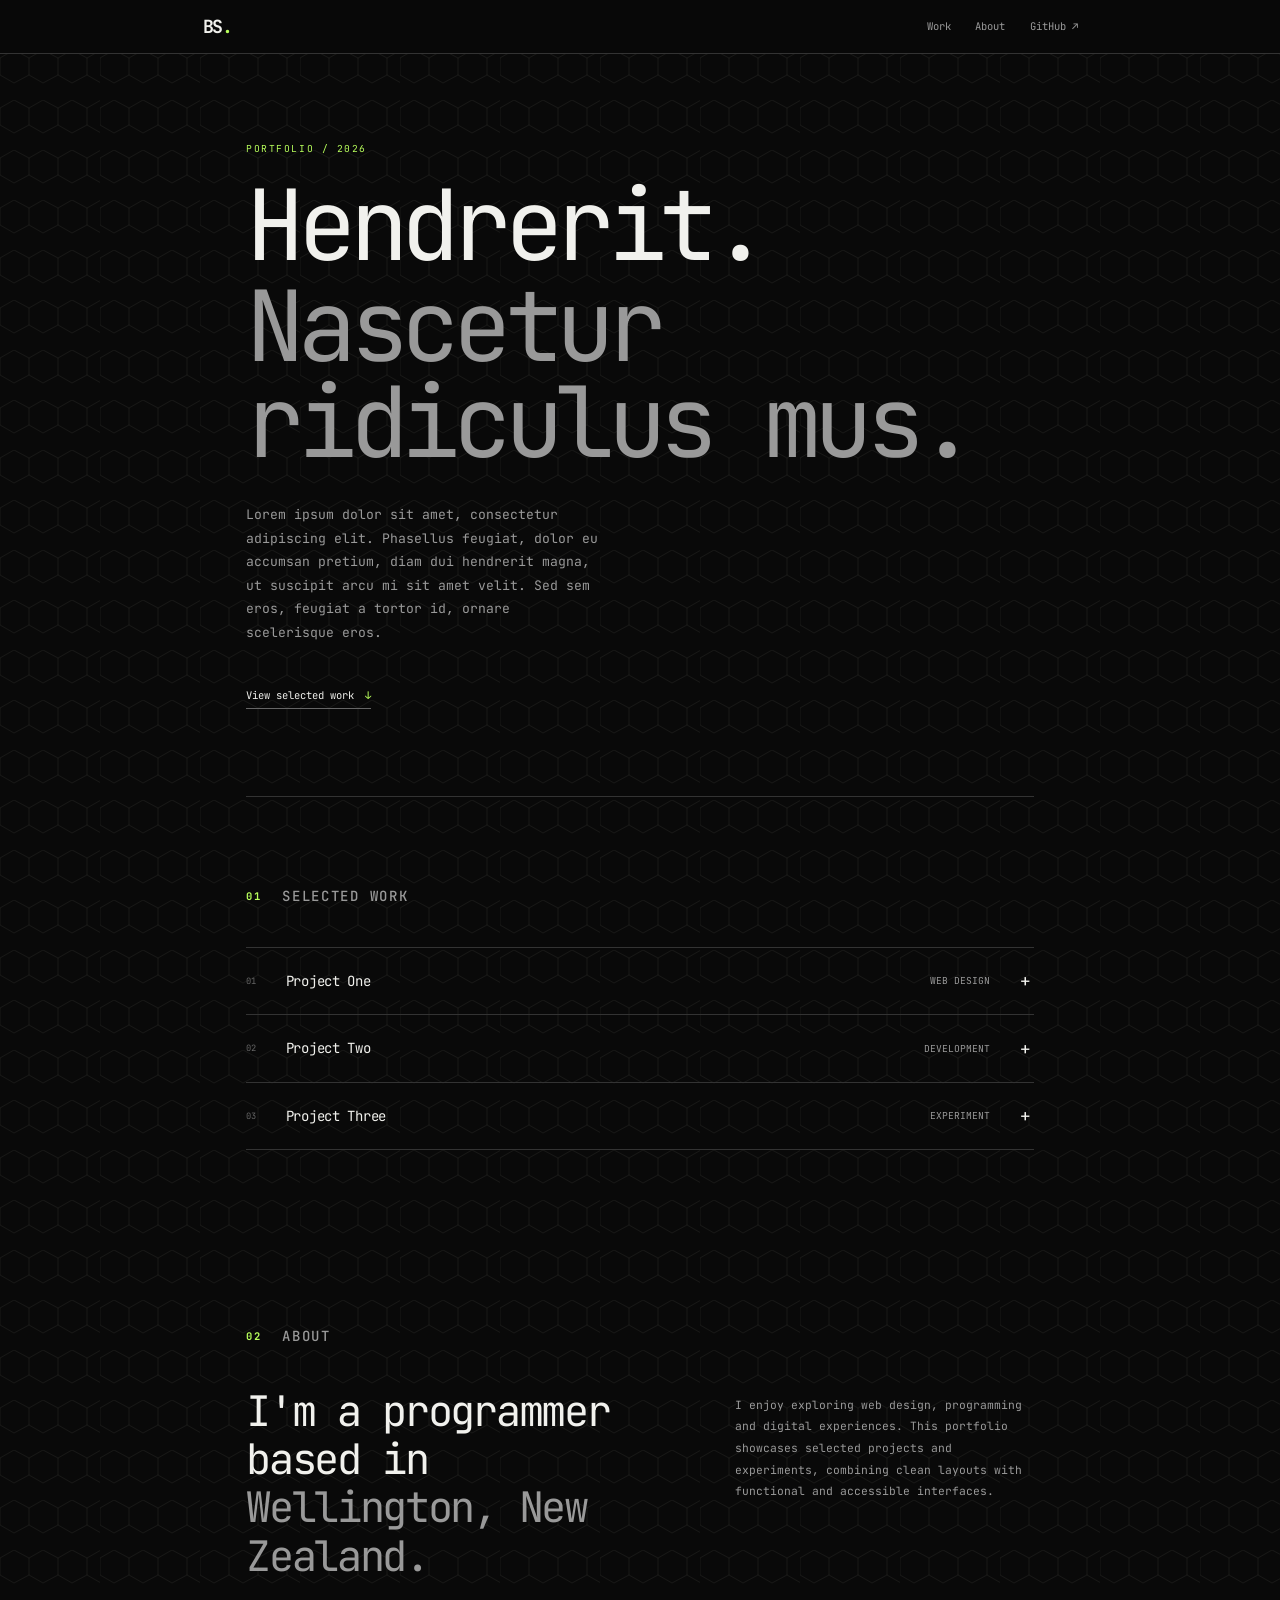
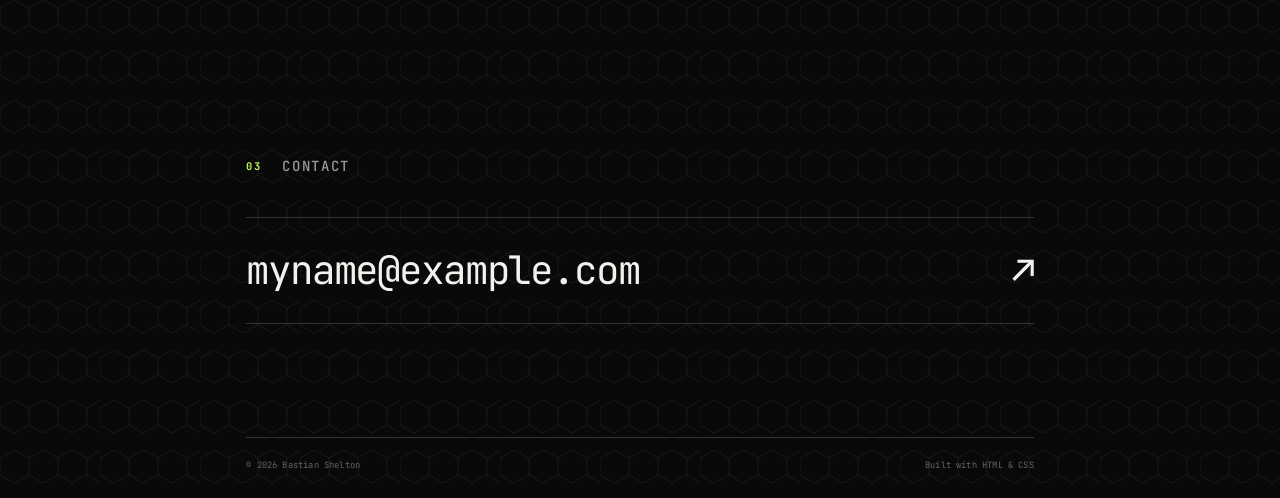
==== commit 4ab66ae1: "Working toward completion" ====
--- a/index.html
+++ b/index.html
@@ -1,36 +1,39 @@
+
 <!DOCTYPE html>
 <html lang="en">
 <head>
   <meta charset="UTF-8">
   <meta name="viewport" content="width=device-width, initial-scale=1.0">
-  <title>Home — Website</title>
+  <meta name="description" content="Bastian Shelton's programming portfolio and selected projects.">
+  <title>Home — Bastian Shelton</title>
+
   <link rel="stylesheet" href="./style/style.css">
-  <link
-    href="https://fonts.googleapis.com/css2?family=JetBrains+Mono:wght@400;500;700&display=swap"
-    rel="stylesheet"
-  >
+
+  <link rel="preconnect" href="https://fonts.googleapis.com">
+  <link rel="preconnect" href="https://fonts.gstatic.com" crossorigin>
+  <link href="https://fonts.googleapis.com/css2?family=JetBrains+Mono:wght@400;500;700&display=swap" rel="stylesheet">
 </head>
 
 <body>
-  <nav aria-label="Main navigation">
-    <div class="nav-inner">
-      <a href="#" class="logo">BS<span>.</span></a>
-
-      <div class="nav-links">
-        <a href="#work">Work</a>
-        <a href="#about">About</a>
-        <a
-          href="https://github.com/v2fingers"
-          target="_blank"
-          rel="noopener noreferrer"
-        >GitHub ↗</a>
+  <header class="site-header">
+    <nav aria-label="Main navigation">
+      <div class="nav-inner">
+        <a href="index.html" class="logo" aria-label="BS home">BS<span>.</span></a>
+
+        <div class="nav-links">
+          <a href="#work">Work</a>
+          <a href="#about">About</a>
+          <a href="https://github.com/v2fingers" target="_blank" rel="noopener noreferrer">GitHub ↗</a>
+        </div>
       </div>
-    </div>
-  </nav>
+    </nav>
+  </header>
 
   <div class="container">
     <main>
       <section class="hero" aria-labelledby="hero-title">
+        <p class="eyebrow">PORTFOLIO / 2026</p>
+
         <h1 id="hero-title">
           Hendrerit.
           <span>Nascetur ridiculus mus.</span>
@@ -57,13 +60,13 @@
         <div class="work">
           <details class="project">
             <summary>
-              <div>
+              <div class="project-heading">
                 <span class="project-number">01</span>
                 <span class="project-name">Project One</span>
               </div>
 
               <div class="project-meta">
-                <span>TYPE</span>
+                <span>WEB DESIGN</span>
                 <span class="plus" aria-hidden="true">+</span>
               </div>
             </summary>
@@ -73,8 +76,6 @@
                 <p>
                   Orci varius natoque penatibus et magnis dis
                   parturient montes, nascetur ridiculus mus.
-                  Orci varius natoque penatibus et magnis dis
-                  parturient montes, nascetur ridiculus mus.
                   Integer molestie metus ornare, lobortis eros vel,
                   vulputate sapien.
                 </p>
@@ -82,29 +83,30 @@
                 <img
                   class="project-image"
                   src="https://images.unsplash.com/photo-1460925895917-afdab827c52f?auto=format&amp;fit=crop&amp;w=1200&amp;q=80"
-                  alt="Dashboard and data analytics interface"
+                  alt="Data analytics dashboard with charts and statistics"
+                  loading="lazy"
                 >
 
-                <div class="project-tags">
-                  <span>LANG</span>
-                  <span>LANG</span>
-                  <span>LANG</span>
+                <div class="project-tags" aria-label="Project technologies">
+                  <span>HTML</span>
+                  <span>CSS</span>
+                  <span>DESIGN</span>
                 </div>
               </div>
 
-              <div class="project-year">2026</div>
+              <p class="project-year">2026</p>
             </div>
           </details>
 
           <details class="project">
             <summary>
-              <div>
+              <div class="project-heading">
                 <span class="project-number">02</span>
                 <span class="project-name">Project Two</span>
               </div>
 
               <div class="project-meta">
-                <span>TYPE</span>
+                <span>DEVELOPMENT</span>
                 <span class="plus" aria-hidden="true">+</span>
               </div>
             </summary>
@@ -122,29 +124,30 @@
                 <img
                   class="project-image"
                   src="https://images.unsplash.com/photo-1498050108023-c5249f4df085?auto=format&amp;fit=crop&amp;w=1200&amp;q=80"
-                  alt="Developer workspace with a laptop"
+                  alt="Laptop and programming equipment on a developer's desk"
+                  loading="lazy"
                 >
 
-                <div class="project-tags">
-                  <span>LANG</span>
-                  <span>LANG</span>
-                  <span>LANG</span>
+                <div class="project-tags" aria-label="Project technologies">
+                  <span>HTML</span>
+                  <span>CSS</span>
+                  <span>CODE</span>
                 </div>
               </div>
 
-              <div class="project-year">2026</div>
+              <p class="project-year">2026</p>
             </div>
           </details>
 
           <details class="project">
             <summary>
-              <div>
+              <div class="project-heading">
                 <span class="project-number">03</span>
                 <span class="project-name">Project Three</span>
               </div>
 
               <div class="project-meta">
-                <span>TYPE</span>
+                <span>EXPERIMENT</span>
                 <span class="plus" aria-hidden="true">+</span>
               </div>
             </summary>
@@ -159,14 +162,14 @@
                   lorem quis ornare.
                 </p>
 
-                <div class="project-tags">
-                  <span>LANG</span>
-                  <span>LANG</span>
-                  <span>LANG</span>
+                <div class="project-tags" aria-label="Project technologies">
+                  <span>DESIGN</span>
+                  <span>RESEARCH</span>
+                  <span>IDEAS</span>
                 </div>
               </div>
 
-              <div class="project-year">2025</div>
+              <p class="project-year">2025</p>
             </div>
           </details>
         </div>
@@ -185,15 +188,10 @@
           </p>
 
           <p class="about-secondary">
-            Orci varius natoque penatibus et magnis dis
-            parturient montes, nascetur ridiculus mus.
-            Orci varius natoque penatibus et magnis dis
-            parturient montes, nascetur ridiculus mus.
-            Integer molestie metus ornare, lobortis eros vel,
-            vulputate sapien. Lorem ipsum dolor sit amet,
-            consectetur adipiscing elit. Phasellus feugiat,
-            dolor eu accumsan pretium, diam dui hendrerit magna,
-            ut suscipit arcu mi sit.
+            I enjoy exploring web design, programming and digital
+            experiences. This portfolio showcases selected projects
+            and experiments, combining clean layouts with functional
+            and accessible interfaces.
           </p>
         </div>
       </section>
@@ -204,10 +202,7 @@
           <h2 class="section-title" id="contact-title">Contact</h2>
         </div>
 
-        <a
-          href="mailto:myname@example.com"
-          class="email-link"
-        >
+        <a href="mailto:myname@example.com" class="email-link">
           <span>myname@example.com</span>
           <span aria-hidden="true">↗</span>
         </a>
--- a/style/style.css
+++ b/style/style.css
@@ -1,4 +1,9 @@
-*{
+
+/* ========================================
+   1. RESET AND GLOBAL STYLES
+   ======================================== */
+
+* {
   box-sizing: border-box;
   margin: 0;
   padding: 0;
@@ -7,27 +12,35 @@
 :root {
   --bg: #090909;
   --surface: #101010;
-  --surface-hover: #141414;
+  --surface-hover: #171717;
   --text: #f1f1ed;
-  --muted: #777;
-  --subtle: #444;
-  --line: #404040;
+  --muted: #999999;
+  --subtle: #666666;
+  --line: #333333;
   --accent: #b8ff5c;
 }
 
 html {
   scroll-behavior: smooth;
-  font-size: clamp(1rem, 0.833vw, 2rem);
+  scroll-padding-top: 5rem;
+  font-size: clamp(14px, 0.833vw, 18px);
 }
 
 body {
   min-height: 100vh;
   overflow-x: hidden;
-  background: var(--bg);
-  background-image: url("data:image/svg+xml,<svg id='patternId' width='100%' height='100%' xmlns='http://www.w3.org/2000/svg'><defs><pattern id='a' patternUnits='userSpaceOnUse' width='29' height='50.115' patternTransform='scale(2) rotate(0)'><rect x='0' y='0' width='100%' height='100%' fill='%23090909ff'/><path d='M14.498 16.858L0 8.488.002-8.257l14.5-8.374L29-8.26l-.002 16.745zm0 50.06L0 58.548l.002-16.745 14.5-8.373L29 41.8l-.002 16.744zM28.996 41.8l-14.498-8.37.002-16.744L29 8.312l14.498 8.37-.002 16.745zm-29 0l-14.498-8.37.002-16.744L0 8.312l14.498 8.37-.002 16.745z'  stroke-width='1' stroke='%23f2f2ee14' fill='none'/></pattern></defs><rect width='800%' height='800%' transform='translate(0,0)' fill='url(%23a)'/></svg>");
+  background-color: var(--bg);
+  background-image: url("data:image/svg+xml,%3Csvg xmlns='http://www.w3.org/2000/svg' width='100' height='100'%3E%3Cpattern id='p' width='29' height='50' patternUnits='userSpaceOnUse'%3E%3Cpath d='M14 0 L29 8 L29 25 L14 33 L0 25 L0 8 Z' fill='none' stroke='%23f2f2ee' stroke-opacity='.06'/%3E%3C/pattern%3E%3Crect width='100%25' height='100%25' fill='url(%23p)'/%3E%3C/svg%3E");
   color: var(--text);
-  font: 0.875rem/1.5 'JetBrains Mono', monospace;
+  font-family: "JetBrains Mono", monospace;
+  font-size: 0.875rem;
+  line-height: 1.6;
   -webkit-font-smoothing: antialiased;
+}
+
+::selection {
+  background: var(--accent);
+  color: var(--bg);
 }
 
 a {
@@ -35,40 +48,57 @@
   text-decoration: none;
 }
 
-::selection {
-  background: var(--accent);
-  color: #090909;
-}
-
-/* Navigation */
+a:focus-visible,
+summary:focus-visible {
+  outline: 2px solid var(--accent);
+  outline-offset: 5px;
+  border-radius: 3px;
+}
+
+img {
+  max-width: 100%;
+}
+
+/* ========================================
+   2. HEADER AND NAVIGATION
+   ======================================== */
+
+.site-header {
+  position: sticky;
+  top: 0;
+  z-index: 100;
+}
 
 nav {
-  height: 3.75rem;
-  border-bottom: 0.0625rem solid var(--line);
-  position: relative;
-  z-index: 2;
-  background: var(--bg);
+  min-height: 3.75rem;
+  border-bottom: 1px solid var(--line);
+  background: rgba(9, 9, 9, 0.96);
+  backdrop-filter: blur(12px);
 }
 
 .nav-inner {
+  display: flex;
+  align-items: center;
+  justify-content: space-between;
   width: 100%;
   max-width: 67.5rem;
-  height: 100%;
-  margin: auto;
+  min-height: 3.75rem;
+  margin: 0 auto;
   padding: 0 2.5rem;
-
-  display: flex;
-  align-items: center;
-  justify-content: space-between;
 }
 
 .logo {
   font-size: 1.3rem;
   font-weight: 700;
-  letter-spacing: -0.04em;
+  letter-spacing: -0.06em;
+  transition: color 0.2s ease;
 }
 
 .logo span {
+  color: var(--accent);
+}
+
+.logo:hover {
   color: var(--accent);
 }
 
@@ -88,61 +118,86 @@
   color: var(--accent);
 }
 
-/* Layout */
+/* ========================================
+   3. MAIN LAYOUT
+   ======================================== */
 
 .container {
   width: 56.25rem;
   max-width: calc(100% - 2.5rem);
-  margin: auto;
-}
-
-/* Hero */
+  margin: 0 auto;
+}
+
+main {
+  width: 100%;
+}
+
+section {
+  padding: 6.25rem 0;
+}
+
+section[id] {
+  scroll-margin-top: 5rem;
+}
+
+/* ========================================
+   4. HERO SECTION
+   ======================================== */
 
 .hero {
+  display: flex;
+  flex-direction: column;
+  justify-content: center;
   min-height: 78vh;
   padding: 6.25rem 0;
-
-  display: flex;
-  flex-direction: column;
-  justify-content: center;
-  border-bottom: 0.0625rem solid var(--line);
+  border-bottom: 1px solid var(--line);
+}
+
+.eyebrow {
+  margin-bottom: 1.5rem;
+  color: var(--accent);
+  font-size: 0.6875rem;
+  letter-spacing: 0.16em;
+  animation: fade-in 0.7s ease both;
 }
 
 h1 {
   max-width: 53.125rem;
-
   font-size: clamp(3.5rem, 9vw, 7rem);
   font-weight: 400;
-  line-height: 0.9;
+  line-height: 0.98;
   letter-spacing: -0.075em;
+  overflow-wrap: anywhere;
+  animation: fade-in 0.8s ease both;
 }
 
 h1 span {
   display: block;
+  margin-top: 0.3rem;
   color: var(--muted);
 }
 
 .hero-text {
   max-width: 25.625rem;
   margin-top: 2.375rem;
-
-  color: #999;
+  color: var(--muted);
   font-size: 0.9375rem;
-  line-height: 1.6;
+  line-height: 1.8;
+  animation: fade-in 1s ease both;
 }
 
 .hero-link {
+  display: inline-flex;
+  align-items: center;
   width: fit-content;
   margin-top: 3rem;
   padding-bottom: 0.3125rem;
-
-  border-bottom: 0.0625rem solid var(--subtle);
-  color: var(--text);
+  border-bottom: 1px solid var(--subtle);
   font-size: 0.75rem;
-
   transition:
     color 0.2s ease,
-    border-color 0.2s ease;
+    border-color 0.2s ease,
+    transform 0.2s ease;
 }
 
 .hero-link span {
@@ -151,16 +206,14 @@
 }
 
 .hero-link:hover {
-  color: var(--accent);
+  transform: translateY(3px);
   border-color: var(--accent);
-}
-
-/* Sections */
-
-section {
-  padding: 6.25rem 0;
-  /* border-top: 0.0625rem solid var(--line); */
-}
+  color: var(--accent);
+}
+
+/* ========================================
+   5. SECTION HEADINGS
+   ======================================== */
 
 .section-heading {
   display: flex;
@@ -172,18 +225,125 @@
 .label {
   color: var(--accent);
   font-size: 0.75rem;
-  font-weight: 600;
+  font-weight: 700;
   letter-spacing: 0.15em;
 }
 
 .section-title {
   color: var(--muted);
   font-size: 1rem;
+  font-weight: 500;
   text-transform: uppercase;
   letter-spacing: 0.12em;
 }
 
-/* Projects */
+/* ========================================
+   6. PROJECT ACCORDION
+   ======================================== */
+
+.work {
+  border-top: 1px solid var(--line);
+}
+
+.project {
+  border-bottom: 1px solid var(--line);
+}
+
+.project summary {
+  display: flex;
+  align-items: center;
+  justify-content: space-between;
+  gap: 1rem;
+  min-height: 4.75rem;
+  padding: 0.75rem 0;
+  cursor: pointer;
+  list-style: none;
+  transition:
+    color 0.25s ease,
+    padding 0.25s ease,
+    background 0.25s ease;
+}
+
+.project summary::-webkit-details-marker {
+  display: none;
+}
+
+.project summary::marker {
+  content: "";
+}
+
+.project summary:hover {
+  color: var(--accent);
+}
+
+.project[open] summary {
+  color: var(--accent);
+}
+
+.project-heading {
+  display: flex;
+  align-items: center;
+  min-width: 0;
+}
+
+.project-number {
+  display: inline-block;
+  width: 2.8125rem;
+  flex-shrink: 0;
+  color: var(--subtle);
+  font-size: 0.625rem;
+}
+
+.project-name {
+  font-size: 1rem;
+  letter-spacing: -0.02em;
+}
+
+.project-meta {
+  display: flex;
+  align-items: center;
+  gap: 1.875rem;
+  flex-shrink: 0;
+  color: var(--muted);
+  font-size: 0.6875rem;
+}
+
+.plus {
+  display: inline-block;
+  width: 1.25rem;
+  color: var(--text);
+  font-size: 1.25rem;
+  font-weight: 400;
+  line-height: 1;
+  text-align: center;
+  transition:
+    transform 0.3s ease,
+    color 0.3s ease;
+}
+
+.project[open] .plus {
+  transform: rotate(45deg);
+  color: var(--accent);
+}
+
+.project-content {
+  display: grid;
+  grid-template-columns: minmax(0, 1fr) auto;
+  gap: 2.5rem;
+  padding: 0.3125rem 0 2.1875rem 2.8125rem;
+  animation: reveal 0.35s ease both;
+}
+
+.project-description {
+  min-width: 0;
+  max-width: 31.25rem;
+}
+
+.project-description p {
+  color: var(--muted);
+  font-size: 0.875rem;
+  line-height: 1.8;
+}
 
 .project-image {
   display: block;
@@ -191,112 +351,19 @@
   aspect-ratio: 16 / 9;
   object-fit: cover;
   margin-top: 1.5rem;
-
   border: 1px solid var(--line);
-  border-radius: 3px;
-
+  border-radius: 5px;
   filter: brightness(0.85);
   transition:
     filter 0.3s ease,
-    transform 0.3s ease;
+    transform 0.3s ease,
+    border-color 0.3s ease;
 }
 
 .project-image:hover {
   filter: brightness(1);
-  transform: translateY(-2px);
-}
-
-.work {
-  border-top: 0.0625rem solid var(--line);
-}
-
-.project {
-  border-bottom: 0.0625rem solid var(--line);
-}
-
-.project summary {
-  min-height: 4.75rem;
-  padding: 0;
-
-  display: flex;
-  align-items: center;
-  justify-content: space-between;
-
-  cursor: pointer;
-  list-style: none;
-
-  transition:
-    background 0.25s ease,
-    padding 0.25s ease;
-}
-
-.project summary::-webkit-details-marker {
-  display: none;
-}
-
-.project summary:hover {
-  color: var(--accent);
-}
-
-.project[open] summary {
-  color: var(--accent);
-}
-
-.project-number {
-  display: inline-block;
-  width: 2.8125rem;
-
-  color: var(--subtle);
-  font-size: 0.625rem;
-}
-
-.project-name {
-  font-size: 1rem;
-  letter-spacing: -0.02em;
-}
-
-.project-meta {
-  display: flex;
-  align-items: center;
-  gap: 1.875rem;
-
-  color: var(--muted);
-  font-size: 0.6875rem;
-}
-
-.plus {
-  width: 1.25rem;
-
-  color: var(--text);
-  font-size: 1.25rem;
-  font-weight: 200;
-  line-height: 1;
-  text-align: center;
-
-  transition: transform 0.3s ease;
-}
-
-.project[open] .plus {
-  transform: rotate(45deg);
-  color: var(--accent);
-}
-
-.project-content {
-  display: grid;
-  grid-template-columns: 1fr auto;
-  gap: 2.5rem;
-
-  padding: 0.3125rem 0 2.1875rem 2.8125rem;
-}
-
-.project-description {
-  max-width: 31.25rem;
-}
-
-.project-description p {
-  color: #999;
-  font-size: 0.875rem;
-  line-height: 1.7;
+  transform: translateY(-3px);
+  border-color: var(--accent);
 }
 
 .project-tags {
@@ -308,14 +375,20 @@
 
 .project-tags span {
   padding: 0.3125rem 0.5625rem;
-
-  border: 0.0625rem solid var(--line);
-  border-radius: 6.25rem;
-
+  border: 1px solid var(--line);
+  border-radius: 100px;
   color: var(--muted);
   font-size: 0.5625rem;
   text-transform: uppercase;
   letter-spacing: 0.08em;
+  transition:
+    border-color 0.2s ease,
+    color 0.2s ease;
+}
+
+.project-tags span:hover {
+  border-color: var(--accent);
+  color: var(--accent);
 }
 
 .project-year {
@@ -323,7 +396,9 @@
   font-size: 0.85rem;
 }
 
-/* About */
+/* ========================================
+   7. ABOUT SECTION
+   ======================================== */
 
 .about-grid {
   display: grid;
@@ -333,9 +408,8 @@
 
 .about {
   max-width: 37.5rem;
-
   font-size: clamp(1.7rem, 4vw, 3rem);
-  line-height: 1.08;
+  line-height: 1.15;
   letter-spacing: -0.055em;
 }
 
@@ -344,15 +418,16 @@
 }
 
 .about-secondary {
-  max-width: 17.5rem;
+  max-width: 25rem;
   padding-top: 0.5rem;
-
   color: var(--muted);
   font-size: 0.8125rem;
-  line-height: 1.7;
-}
-
-/* GitHub */
+  line-height: 1.9;
+}
+
+/* ========================================
+   8. CONTACT SECTION
+   ======================================== */
 
 .contact-section {
   padding-bottom: 8.125rem;
@@ -362,35 +437,237 @@
   display: flex;
   align-items: center;
   justify-content: space-between;
-
+  gap: 1rem;
   padding: 1.5rem 0;
-
-  border-top: 0.0625rem solid var(--line);
-  border-bottom: 0.0625rem solid var(--line);
-
-  font-size: clamp(1.5rem, 4vw, 2.8rem);
+  border-top: 1px solid var(--line);
+  border-bottom: 1px solid var(--line);
+  font-size: clamp(1.1rem, 4vw, 2.8rem);
   letter-spacing: -0.055em;
-
+  overflow-wrap: anywhere;
   transition:
     color 0.2s ease,
-    padding 0.25s ease;
+    padding 0.25s ease,
+    border-color 0.2s ease;
 }
 
 .email-link:hover {
+  padding-right: 0.625rem;
   padding-left: 0.625rem;
-  padding-right: 0.625rem;
-  color: var(--accent);
-}
-
-/* Footer */
+  border-color: var(--accent);
+  color: var(--accent);
+}
+
+/* ========================================
+   9. FOOTER
+   ======================================== */
 
 footer {
+  display: flex;
+  justify-content: space-between;
+  gap: 1rem;
   padding: 1.375rem 0 1.875rem;
-
-  display: flex;
-  justify-content: space-between;
-
+  border-top: 1px solid var(--line);
   color: var(--subtle);
   font-size: 0.625rem;
   letter-spacing: 0.02em;
 }
+
+/* ========================================
+   10. ANIMATIONS
+   ======================================== */
+
+@keyframes fade-in {
+  from {
+    opacity: 0;
+    transform: translateY(12px);
+  }
+
+  to {
+    opacity: 1;
+    transform: translateY(0);
+  }
+}
+
+@keyframes reveal {
+  from {
+    opacity: 0;
+    transform: translateY(-5px);
+  }
+
+  to {
+    opacity: 1;
+    transform: translateY(0);
+  }
+}
+
+/* Respect reduced-motion accessibility settings */
+@media (prefers-reduced-motion: reduce) {
+  *,
+  *::before,
+  *::after {
+    scroll-behavior: auto !important;
+    animation-duration: 0.01ms !important;
+    animation-iteration-count: 1 !important;
+    transition-duration: 0.01ms !important;
+  }
+}
+
+/* ========================================
+   11. TABLET RESPONSIVENESS
+   ======================================== */
+
+@media (max-width: 800px) {
+  .nav-inner {
+    padding-right: 1.5rem;
+    padding-left: 1.5rem;
+  }
+
+  .container {
+    max-width: calc(100% - 3rem);
+  }
+
+  .hero {
+    min-height: 70vh;
+  }
+
+  .about-grid {
+    grid-template-columns: 1fr 1fr;
+    gap: 2.5rem;
+  }
+
+  .project-content {
+    gap: 1.5rem;
+    padding-left: 1.5rem;
+  }
+}
+
+/* ========================================
+   12. MOBILE RESPONSIVENESS
+   ======================================== */
+
+@media (max-width: 600px) {
+  html {
+    font-size: 14px;
+  }
+
+  .nav-inner {
+    min-height: 3.75rem;
+    padding-right: 1rem;
+    padding-left: 1rem;
+  }
+
+  .nav-links {
+    gap: 1rem;
+    font-size: 0.7rem;
+  }
+
+  .container {
+    max-width: calc(100% - 2rem);
+  }
+
+  .hero {
+    min-height: 65vh;
+    padding: 4rem 0;
+  }
+
+  h1 {
+    font-size: clamp(2.6rem, 10.5vw, 4rem);
+    line-height: 1.05;
+    overflow-wrap: anywhere;
+  }
+
+  .hero-text {
+    margin-top: 1.75rem;
+    font-size: 0.875rem;
+  }
+
+  .hero-link {
+    margin-top: 2rem;
+  }
+
+  section {
+    padding: 4rem 0;
+  }
+
+  .section-heading {
+    gap: 1rem;
+    margin-bottom: 2rem;
+  }
+
+  .project summary {
+    gap: 0.5rem;
+    min-height: 4.5rem;
+  }
+
+  .project-number {
+    width: 2rem;
+  }
+
+  .project-name {
+    font-size: 0.875rem;
+  }
+
+  .project-meta {
+    gap: 0.5rem;
+    font-size: 0.6rem;
+  }
+
+  .project-content {
+    grid-template-columns: minmax(0, 1fr);
+    gap: 0.75rem;
+    padding: 0.5rem 0 1.5rem;
+  }
+
+  .project-year {
+    text-align: right;
+  }
+
+  .about-grid {
+    grid-template-columns: 1fr;
+    gap: 1.5rem;
+  }
+
+  .about {
+    font-size: clamp(2rem, 8vw, 2.75rem);
+  }
+
+  .about-secondary {
+    max-width: none;
+  }
+
+  .contact-section {
+    padding-bottom: 5rem;
+  }
+
+  .email-link {
+    font-size: clamp(1rem, 4.5vw, 1.5rem);
+  }
+
+  footer {
+    flex-wrap: wrap;
+    font-size: 0.6rem;
+  }
+}
+
+/* ========================================
+   13. VERY SMALL SCREENS
+   ======================================== */
+
+@media (max-width: 360px) {
+  .nav-links {
+    gap: 0.625rem;
+    font-size: 0.625rem;
+  }
+
+  .logo {
+    font-size: 1.1rem;
+  }
+
+  .project-meta > span:first-child {
+    display: none;
+  }
+
+  .section-title {
+    font-size: 0.875rem;
+  }
+}
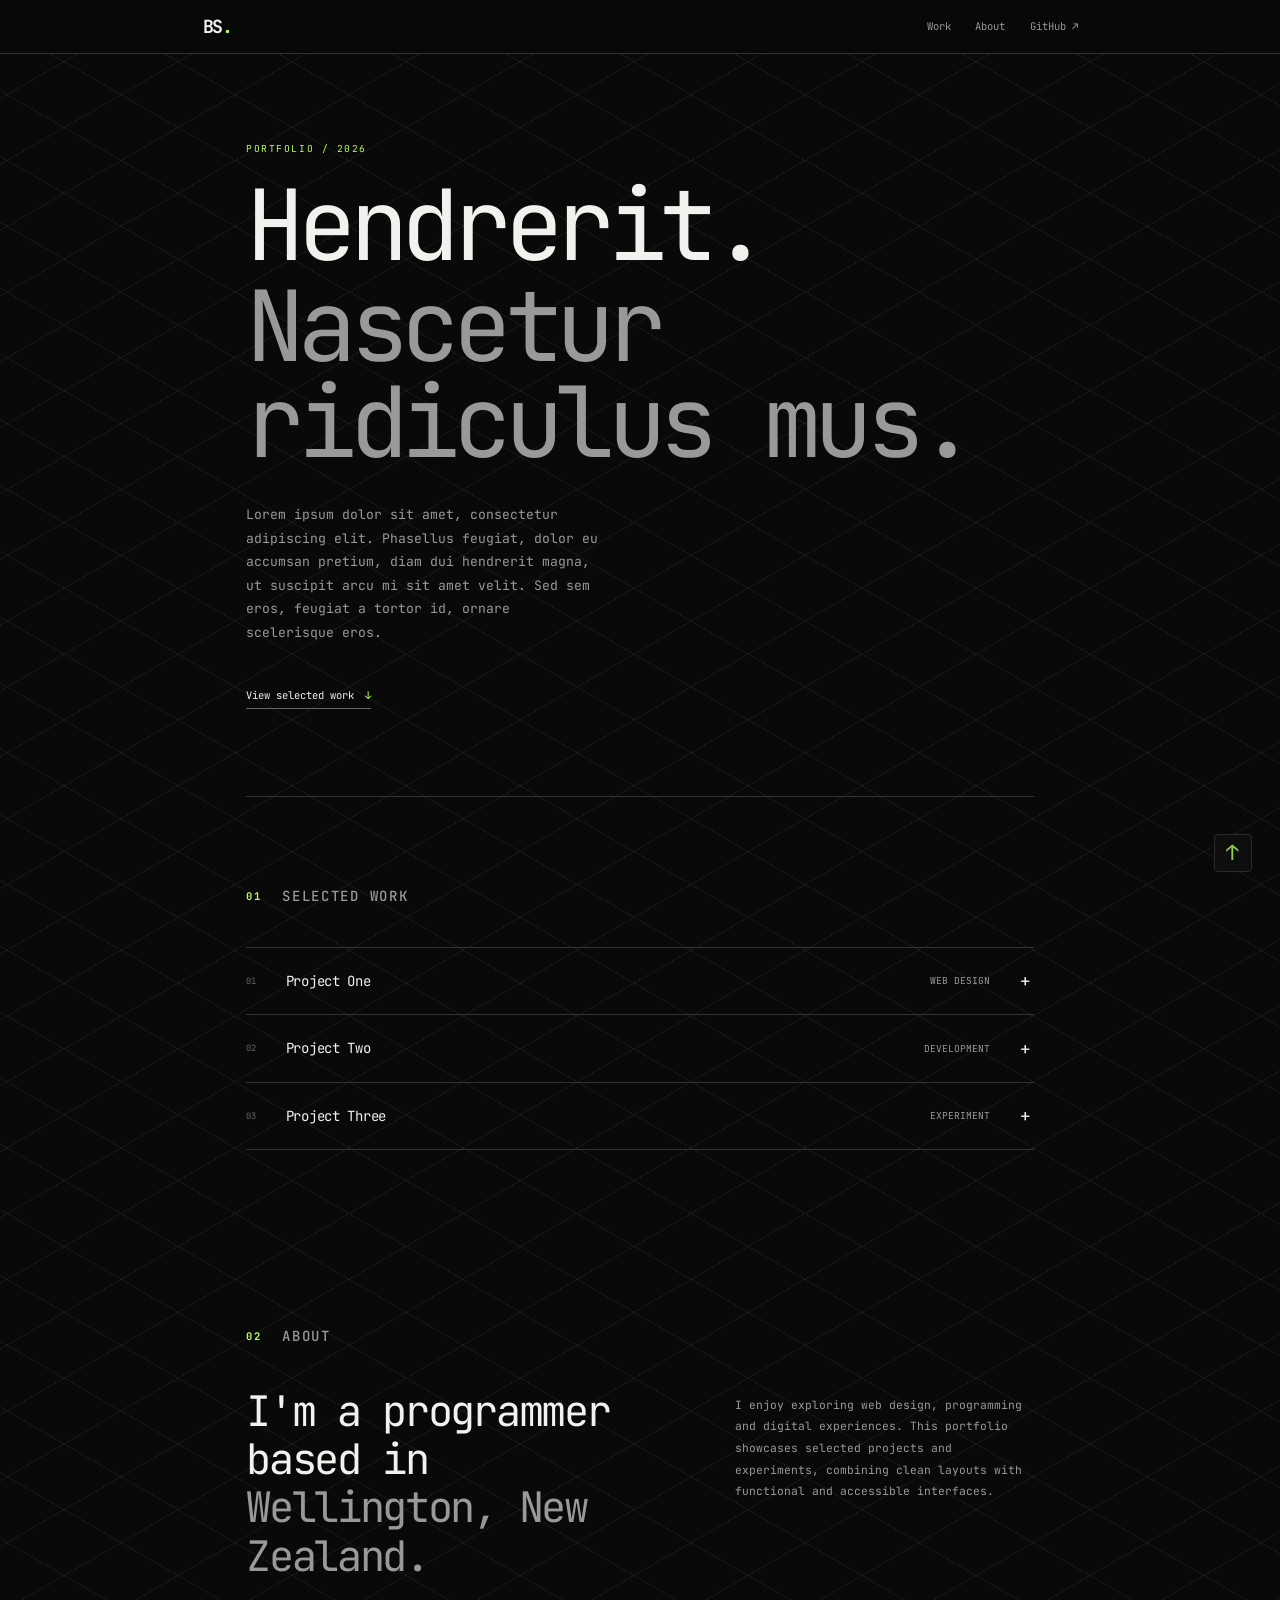
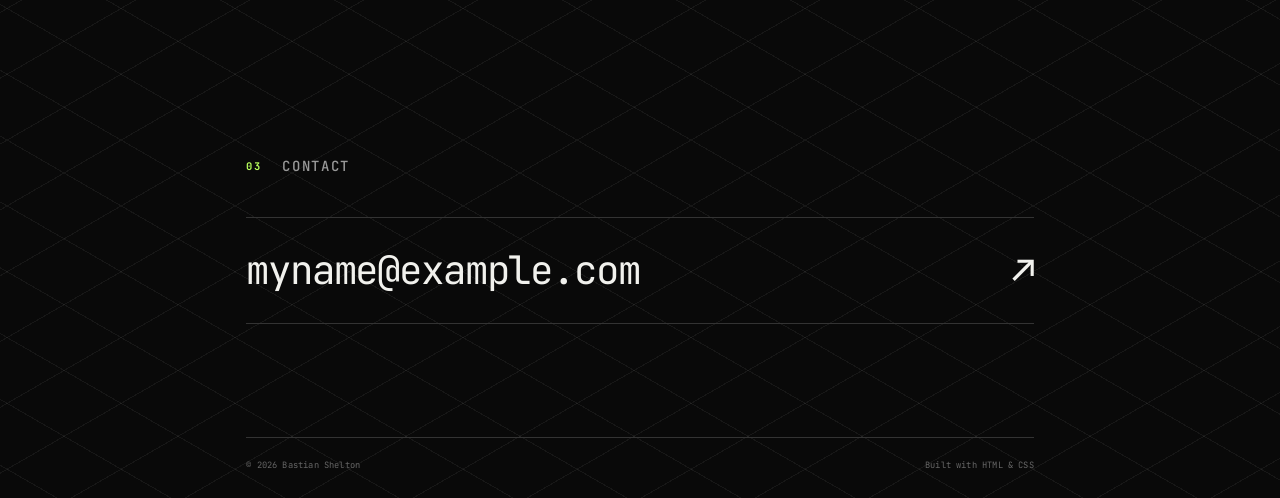
==== commit 2ac68115: "Added scroll to top html" ====
--- a/index.html
+++ b/index.html
@@ -214,5 +214,7 @@
       <span>Built with HTML &amp; CSS</span>
     </footer>
   </div>
+
+  <a href="#" class="scroll-top" aria-label="Scroll back to top">↑</a>
 </body>
 </html>
--- a/style/style.css
+++ b/style/style.css
@@ -26,11 +26,26 @@
   font-size: clamp(14px, 0.833vw, 18px);
 }
 
+
 body {
   min-height: 100vh;
   overflow-x: hidden;
   background-color: var(--bg);
-  background-image: url("data:image/svg+xml,%3Csvg xmlns='http://www.w3.org/2000/svg' width='100' height='100'%3E%3Cpattern id='p' width='29' height='50' patternUnits='userSpaceOnUse'%3E%3Cpath d='M14 0 L29 8 L29 25 L14 33 L0 25 L0 8 Z' fill='none' stroke='%23f2f2ee' stroke-opacity='.06'/%3E%3C/pattern%3E%3Crect width='100%25' height='100%25' fill='url(%23p)'/%3E%3C/svg%3E");
+
+  background-image:
+    repeating-linear-gradient(
+      30deg,
+      transparent 0 28px,
+      rgba(242, 242, 238, 0.06) 28px 29px,
+      transparent 29px 57px
+    ),
+    repeating-linear-gradient(
+      150deg,
+      transparent 0 28px,
+      rgba(242, 242, 238, 0.06) 28px 29px,
+      transparent 29px 57px
+    );
+
   color: var(--text);
   font-family: "JetBrains Mono", monospace;
   font-size: 0.875rem;
@@ -671,3 +686,171 @@
     font-size: 0.875rem;
   }
 }
+
+
+/* ========================================
+   14. 404 ERROR PAGE
+   ======================================== */
+
+.error-page {
+  display: flex;
+  align-items: center;
+  justify-content: center;
+  min-height: calc(100vh - 7.5rem);
+  padding: 5rem 0;
+  text-align: center;
+}
+
+.error-content {
+  display: flex;
+  flex-direction: column;
+  align-items: center;
+  width: 100%;
+}
+
+.error-content .eyebrow {
+  margin-bottom: 1rem;
+}
+
+.error-code {
+  color: var(--text);
+  font-size: clamp(8rem, 25vw, 18rem);
+  font-weight: 700;
+  line-height: 0.9;
+  letter-spacing: -0.1em;
+  animation: fade-in 0.8s ease both;
+}
+
+.error-code span {
+  display: inline;
+  margin: 0;
+  color: var(--accent);
+}
+
+.error-title {
+  margin-top: 2rem;
+  font-size: clamp(1.5rem, 4vw, 2.5rem);
+  font-weight: 500;
+  letter-spacing: -0.06em;
+  animation: fade-in 0.9s ease both;
+}
+
+.error-description {
+  max-width: 27rem;
+  margin-top: 1rem;
+  color: var(--muted);
+  font-size: 0.875rem;
+  line-height: 1.9;
+  animation: fade-in 1s ease both;
+}
+
+.home-button {
+  display: inline-flex;
+  align-items: center;
+  justify-content: center;
+  gap: 0.75rem;
+  margin-top: 2rem;
+  padding: 0.875rem 1.25rem;
+  border: 1px solid var(--accent);
+  border-radius: 3px;
+  background: var(--accent);
+  color: var(--bg);
+  font-size: 0.75rem;
+  font-weight: 700;
+  transition:
+    background 0.2s ease,
+    color 0.2s ease,
+    transform 0.2s ease;
+}
+
+.home-button:hover {
+  transform: translateY(-3px);
+  background: transparent;
+  color: var(--accent);
+}
+
+.home-button span {
+  font-size: 1rem;
+}
+
+.error-footer {
+  margin-top: 4rem;
+  color: var(--subtle);
+  font-size: 0.625rem;
+  letter-spacing: 0.12em;
+}
+
+@media (max-width: 600px) {
+  .error-page {
+    min-height: calc(100svh - 7.5rem);
+    padding: 3rem 0;
+  }
+
+  .error-description {
+    max-width: 21rem;
+    padding: 0 0.5rem;
+  }
+
+  .error-footer {
+    margin-top: 3rem;
+  }
+}
+
+
+
+/* ========================================
+   15. BACK TO TOP BUTTON
+   ======================================== */
+
+.scroll-top {
+  position: fixed;
+  right: 2rem;
+  bottom: 2rem;
+  z-index: 99;
+
+  display: flex;
+  align-items: center;
+  justify-content: center;
+
+  width: 2.75rem;
+  height: 2.75rem;
+
+  border: 1px solid var(--line);
+  border-radius: 4px;
+  background: rgba(16, 16, 16, 0.95);
+
+  color: var(--accent);
+  font-size: 1.5rem;
+  line-height: 1;
+
+  opacity: 0.8;
+  transition:
+    background 0.2s ease,
+    border-color 0.2s ease,
+    color 0.2s ease,
+    opacity 0.2s ease,
+    transform 0.2s ease;
+}
+
+.scroll-top:hover {
+  transform: translateY(-4px);
+  border-color: var(--accent);
+  background: var(--accent);
+  color: var(--bg);
+  opacity: 1;
+}
+
+.scroll-top:focus-visible {
+  outline: 2px solid var(--accent);
+  outline-offset: 4px;
+}
+
+@media (max-width: 600px) {
+  .scroll-top {
+    right: 1rem;
+    bottom: 1rem;
+    width: 2.5rem;
+    height: 2.5rem;
+  }
+}
+
